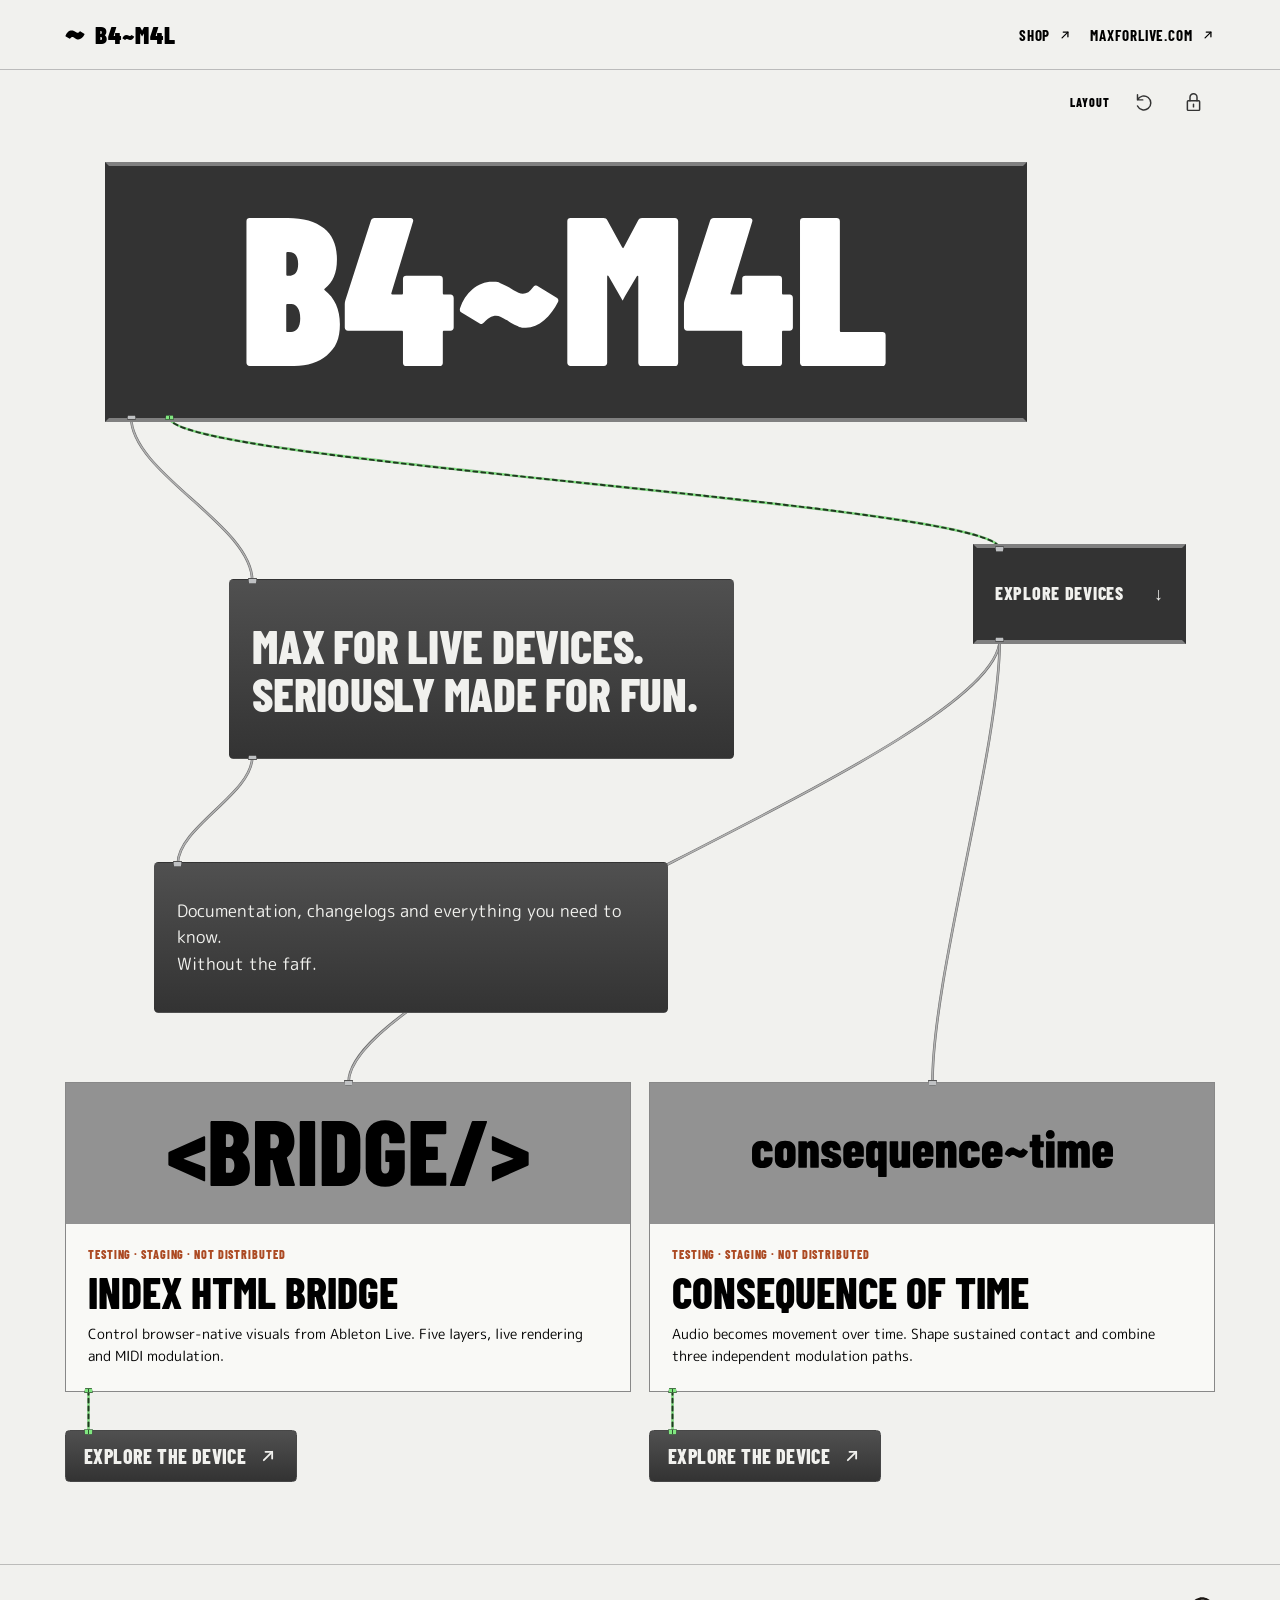
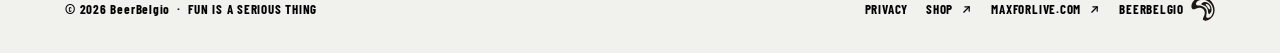
==== index.html @ 4d308d4b "Add files via upload" ====
<!DOCTYPE html>

<html lang="en"><head><meta charset="utf-8"/><meta content="width=device-width,initial-scale=1" name="viewport"/><meta content="B4~M4L — BeerBelgio Max for Live device documentation, version history and support." name="description"/><title>B4~M4L — Max for Live by BeerBelgio</title>
<link href="assets/brand/favicon-tilde.svg" rel="icon" type="image/svg+xml"/>
<link href="assets/fonts/barlow-condensed/font.css?v=1fdd6c9837" rel="stylesheet"/>
<link href="assets/fonts/m-plus-rounded-1c/font.css?v=44ba9e7308" rel="stylesheet"/>
<link href="assets/css/site.css?v=0f21d0e35e" rel="stylesheet"/><link href="assets/css/i18n.css?v=8f5609008d" rel="stylesheet"/><link rel="stylesheet" href="assets/css/max-components.css?v=dbfc8ded10"/>
<link rel="stylesheet" href="assets/css/max-style.css?v=45e7fad548"/><script defer src="assets/js/max-cords.js?v=e87f58e393"></script><script defer src="assets/js/max-layout-default.js?v=0fd7cb2357"></script><script defer src="assets/js/demo-catalogue.js?v=d2ff7eb7dd"></script><script defer src="assets/js/max-home.js?v=7aad1e80af"></script></head><body class="site-home">
<header class="site-home-header"><div class="site-shell"><a aria-label="B4M4L home" class="site-home-brand" href="index.html"><img alt="" class="site-home-brand-icon" src="assets/brand/favicon-tilde.svg"/><span>B4~M4L</span></a><nav aria-label="External links" class="site-global-links"><a href="https://ko-fi.com/beerbelgio" rel="noopener noreferrer" target="_blank">Shop <span aria-hidden="true" class="link-arrow"><svg fill="none" stroke="currentColor" stroke-linecap="round" stroke-linejoin="round" stroke-width="2.2" viewbox="0 0 24 24" xmlns="http://www.w3.org/2000/svg"><path d="M7 17 17 7"></path><path d="M9 7h8v8"></path></svg></span></a><a href="https://maxforlive.com/profile/user/BeerBelgio" rel="noopener noreferrer" target="_blank">Maxforlive.com <span aria-hidden="true" class="link-arrow"><svg fill="none" stroke="currentColor" stroke-linecap="round" stroke-linejoin="round" stroke-width="2.2" viewbox="0 0 24 24" xmlns="http://www.w3.org/2000/svg"><path d="M7 17 17 7"></path><path d="M9 7h8v8"></path></svg></span></a></nav></div></header>
<a class="max-skip-link" href="#devices">Skip to devices</a><main class="site-shell"><div class="max-home-system" id="patch-system" data-patch-graph><div class="max-layout-controls" id="layout-controls" hidden><span>LAYOUT</span><button id="reset-layout" type="button" aria-label="Reset layout" title="Reset layout"><svg viewBox="0 0 24 24" aria-hidden="true"><path d="M4 9a8 8 0 1 1 0 7M4 3v6h6"/></svg></button><button id="edit-toggle" type="button" aria-label="Unlock layout" aria-pressed="true" aria-controls="patch-canvas" title="Unlock layout"><svg class="lock-closed" viewBox="0 0 24 24" aria-hidden="true"><rect x="5" y="10" width="14" height="11" rx="1"/><path d="M8 10V6a4 4 0 0 1 8 0v4M12 14v3"/></svg><svg class="lock-open" viewBox="0 0 24 24" aria-hidden="true"><rect x="5" y="10" width="14" height="11" rx="1"/><path d="M8 10V6a4 4 0 0 1 8 0M12 14v3"/></svg></button></div><section class="max-home-hero" aria-label="B4~M4L homepage patch"><div id="patch-canvas" class="patch-canvas" role="group" aria-label="Homepage layout"><article class="patch-object max-newobj" data-node="wordmark" data-min-width="300" data-min-height="150"><span class="max-port outlet" data-port="wordmark-special-out" data-port-kind="jitter" style="--port-x:56px" aria-hidden="true"></span><span class="max-port outlet" data-port="wordmark-out" aria-hidden="true"></span><button class="drag-handle" type="button" aria-label="Move wordmark" aria-describedby="layout-help"><span aria-hidden="true">⠿</span></button><button class="resize-handle" type="button" aria-label="Resize wordmark" aria-describedby="layout-help"><span aria-hidden="true"></span></button><div class="object-content"><h1 class="max-wordmark"><img src="assets/brand/b4m4l-wordmark.svg" alt="B4~M4L"/></h1></div></article><article class="patch-object max-message" data-node="claim" data-min-width="300" data-min-height="145"><span class="max-port inlet" data-port="claim-in" aria-hidden="true"></span><span class="max-port outlet" data-port="claim-out" aria-hidden="true"></span><button class="drag-handle" type="button" aria-label="Move claim" aria-describedby="layout-help"><span aria-hidden="true">⠿</span></button><button class="resize-handle" type="button" aria-label="Resize claim" aria-describedby="layout-help"><span aria-hidden="true"></span></button><div class="object-content"><p class="max-home-claim">MAX FOR LIVE DEVICES.<br/>SERIOUSLY MADE FOR FUN.</p></div></article><article class="patch-object max-message" data-node="description" data-min-width="250" data-min-height="110"><span class="max-port inlet" data-port="description-in" aria-hidden="true"></span><button class="drag-handle" type="button" aria-label="Move description" aria-describedby="layout-help"><span aria-hidden="true">⠿</span></button><button class="resize-handle" type="button" aria-label="Resize description" aria-describedby="layout-help"><span aria-hidden="true"></span></button><div class="object-content"><p>Documentation, changelogs and everything you need to know.<br>Without the faff.</p></div></article><article class="patch-object max-newobj" data-node="browse" data-min-width="200" data-min-height="84"><span class="max-port inlet" data-port="browse-in" aria-hidden="true"></span><span class="max-port outlet" data-port="browse-out" aria-hidden="true"></span><button class="drag-handle" type="button" aria-label="Move browse link" aria-describedby="layout-help"><span aria-hidden="true">⠿</span></button><button class="resize-handle" type="button" aria-label="Resize browse link" aria-describedby="layout-help"><span aria-hidden="true"></span></button><div class="object-content"><a class="max-explore-link" href="#devices">EXPLORE DEVICES <span aria-hidden="true">↓</span></a></div></article></div><p class="max-sr-only" id="layout-help">Unlock the desktop layout to edit. Drag a top handle or use arrow keys; Shift changes the step from 8 to 24 pixels. Resize with the corner handle or arrow keys. Escape cancels a pointer gesture. Objects cannot overlap. Reset restores the composition. Completed changes are kept for this tab session when storage is available; reload opens locked.</p><p class="max-sr-only" id="layout-status" role="status" aria-live="polite"></p></section><i hidden data-cable data-from="wordmark-out" data-to="claim-in" data-kind="normal" data-route=""></i><i hidden data-cable data-from="claim-out" data-to="description-in" data-kind="normal" data-route=""></i><i hidden data-cable data-from="wordmark-special-out" data-to="browse-in" data-kind="jitter" data-route=""></i>
<section aria-label="Devices" id="devices"><div class="device-grid">
<div class="device-node" data-device><span class="max-port inlet" aria-hidden="true" data-device-port=""></span><a class="device-card" href="index-html-bridge/index.html"><div class="device-card-art"><img alt="INDEX HTML BRIDGE wordmark" src="assets/brand/bridge-wordmark.svg"/></div><span class="max-port outlet" data-card-out aria-hidden="true"></span><div class="device-card-body"><span class="device-card-flag">Testing · Staging · Not distributed</span><h3>INDEX HTML BRIDGE</h3><p>Control browser-native visuals from Ableton Live. Five layers, live rendering and MIDI modulation.</p></div></a><a class="max-message device-explore" href="index-html-bridge/index.html"><span class="max-port inlet" data-explore-in aria-hidden="true"></span>Explore the device <span aria-hidden="true" class="link-arrow"><svg fill="none" stroke="currentColor" stroke-linecap="round" stroke-linejoin="round" stroke-width="2.2" viewbox="0 0 24 24" xmlns="http://www.w3.org/2000/svg"><path d="M7 17 17 7"></path><path d="M9 7h8v8"></path></svg></span></a></div>
<div class="device-node" data-device><span class="max-port inlet" aria-hidden="true" data-device-port=""></span><a class="device-card" href="consequence-of-time/index.html"><div class="device-card-art cot"><img alt="CONSEQUENCE OF TIME wordmark" src="assets/brand/consequence-of-time-wordmark.svg"/></div><span class="max-port outlet" data-card-out aria-hidden="true"></span><div class="device-card-body"><span class="device-card-flag">Testing · Staging · Not distributed</span><h3>CONSEQUENCE OF TIME</h3><p>Audio becomes movement over time. Shape sustained contact and combine three independent modulation paths.</p></div></a><a class="max-message device-explore" href="consequence-of-time/index.html"><span class="max-port inlet" data-explore-in aria-hidden="true"></span>Explore the device <span aria-hidden="true" class="link-arrow"><svg fill="none" stroke="currentColor" stroke-linecap="round" stroke-linejoin="round" stroke-width="2.2" viewbox="0 0 24 24" xmlns="http://www.w3.org/2000/svg"><path d="M7 17 17 7"></path><path d="M9 7h8v8"></path></svg></span></a></div>
</div></section></div></main><footer class="site-home-footer"><div class="site-shell">
<div class="footer-signature"><span class="footer-signature-left">© 2026 BeerBelgio</span><span aria-hidden="true" class="footer-signature-dot">·</span><span class="footer-signature-right">FUN IS A SERIOUS THING</span></div>
<nav aria-label="B4M4L links" class="footer-links">
<a class="privacy-link" href="privacy/index.html">PRIVACY</a>
<a href="https://ko-fi.com/beerbelgio" rel="noopener noreferrer" target="_blank">SHOP <span aria-hidden="true" class="link-arrow"><svg fill="none" stroke="currentColor" stroke-linecap="round" stroke-linejoin="round" stroke-width="2.2" viewbox="0 0 24 24" xmlns="http://www.w3.org/2000/svg"><path d="M7 17 17 7"></path><path d="M9 7h8v8"></path></svg></span></a>
<a href="https://maxforlive.com/profile/user/BeerBelgio" rel="noopener noreferrer" target="_blank">MAXFORLIVE.COM <span aria-hidden="true" class="link-arrow"><svg fill="none" stroke="currentColor" stroke-linecap="round" stroke-linejoin="round" stroke-width="2.2" viewbox="0 0 24 24" xmlns="http://www.w3.org/2000/svg"><path d="M7 17 17 7"></path><path d="M9 7h8v8"></path></svg></span></a>
<a class="hub-link" href="https://beerbelgio.github.io/" rel="noopener noreferrer" target="_blank"><span>BEERBELGIO</span><img alt="" aria-hidden="true" src="assets/brand/beerbelgio-button.svg"/></a>
</nav>
</div></footer><script src="assets/js/i18n.js?v=4d15a9dc46"></script></body></html>
---- assets/fonts/barlow-condensed/font.css ----
@font-face {
  font-family: "Barlow Condensed";
  src: url("BarlowCondensed-Thin.ttf") format("truetype");
  font-style: normal;
  font-weight: 100;
  font-display: swap;
}
@font-face { font-family: "Barlow Condensed"; src: url("BarlowCondensed-ThinItalic.ttf") format("truetype"); font-style: italic; font-weight: 100; font-display: swap; }
@font-face { font-family: "Barlow Condensed"; src: url("BarlowCondensed-ExtraLight.ttf") format("truetype"); font-style: normal; font-weight: 200; font-display: swap; }
@font-face { font-family: "Barlow Condensed"; src: url("BarlowCondensed-ExtraLightItalic.ttf") format("truetype"); font-style: italic; font-weight: 200; font-display: swap; }
@font-face { font-family: "Barlow Condensed"; src: url("BarlowCondensed-Light.ttf") format("truetype"); font-style: normal; font-weight: 300; font-display: swap; }
@font-face { font-family: "Barlow Condensed"; src: url("BarlowCondensed-LightItalic.ttf") format("truetype"); font-style: italic; font-weight: 300; font-display: swap; }
@font-face { font-family: "Barlow Condensed"; src: url("BarlowCondensed-Regular.ttf") format("truetype"); font-style: normal; font-weight: 400; font-display: swap; }
@font-face { font-family: "Barlow Condensed"; src: url("BarlowCondensed-Italic.ttf") format("truetype"); font-style: italic; font-weight: 400; font-display: swap; }
@font-face { font-family: "Barlow Condensed"; src: url("BarlowCondensed-Medium.ttf") format("truetype"); font-style: normal; font-weight: 500; font-display: swap; }
@font-face { font-family: "Barlow Condensed"; src: url("BarlowCondensed-MediumItalic.ttf") format("truetype"); font-style: italic; font-weight: 500; font-display: swap; }
@font-face { font-family: "Barlow Condensed"; src: url("BarlowCondensed-SemiBold.ttf") format("truetype"); font-style: normal; font-weight: 600; font-display: swap; }
@font-face { font-family: "Barlow Condensed"; src: url("BarlowCondensed-SemiBoldItalic.ttf") format("truetype"); font-style: italic; font-weight: 600; font-display: swap; }
@font-face { font-family: "Barlow Condensed"; src: url("BarlowCondensed-Bold.ttf") format("truetype"); font-style: normal; font-weight: 700; font-display: swap; }
@font-face { font-family: "Barlow Condensed"; src: url("BarlowCondensed-BoldItalic.ttf") format("truetype"); font-style: italic; font-weight: 700; font-display: swap; }
@font-face { font-family: "Barlow Condensed"; src: url("BarlowCondensed-ExtraBold.ttf") format("truetype"); font-style: normal; font-weight: 800; font-display: swap; }
@font-face { font-family: "Barlow Condensed"; src: url("BarlowCondensed-ExtraBoldItalic.ttf") format("truetype"); font-style: italic; font-weight: 800; font-display: swap; }
@font-face { font-family: "Barlow Condensed"; src: url("BarlowCondensed-Black.ttf") format("truetype"); font-style: normal; font-weight: 900; font-display: swap; }
@font-face { font-family: "Barlow Condensed"; src: url("BarlowCondensed-BlackItalic.ttf") format("truetype"); font-style: italic; font-weight: 900; font-display: swap; }
---- assets/fonts/m-plus-rounded-1c/font.css ----
/* M PLUS Rounded 1c — self-hosted, SIL Open Font License 1.1 */

@font-face {
  font-family: "M PLUS Rounded 1c";
  src: url("./m-plus-rounded-1c-latin-100-normal.woff2?v=10011") format("woff2");
  font-style: normal;
  font-weight: 100;
  font-display: swap;
}

@font-face {
  font-family: "M PLUS Rounded 1c";
  src: url("./m-plus-rounded-1c-latin-300-normal.woff2?v=10011") format("woff2");
  font-style: normal;
  font-weight: 300;
  font-display: swap;
}

@font-face {
  font-family: "M PLUS Rounded 1c";
  src: url("./m-plus-rounded-1c-latin-400-normal.woff2?v=10011") format("woff2");
  font-style: normal;
  font-weight: 400;
  font-display: swap;
}

@font-face {
  font-family: "M PLUS Rounded 1c";
  src: url("./m-plus-rounded-1c-latin-500-normal.woff2?v=10011") format("woff2");
  font-style: normal;
  font-weight: 500;
  font-display: swap;
}

@font-face {
  font-family: "M PLUS Rounded 1c";
  src: url("./m-plus-rounded-1c-latin-700-normal.woff2?v=10011") format("woff2");
  font-style: normal;
  font-weight: 700;
  font-display: swap;
}

@font-face {
  font-family: "M PLUS Rounded 1c";
  src: url("./m-plus-rounded-1c-latin-800-normal.woff2?v=10011") format("woff2");
  font-style: normal;
  font-weight: 800;
  font-display: swap;
}

@font-face {
  font-family: "M PLUS Rounded 1c";
  src: url("./m-plus-rounded-1c-latin-900-normal.woff2?v=10011") format("woff2");
  font-style: normal;
  font-weight: 900;
  font-display: swap;
}
---- assets/css/site.css ----
/* B4~M4L public shell — original INDEX HTML BRIDGE HELP CSS remains intact. */
:root { --b4-accent:#ec6b2d; --b4-dark:#000; --b4-paper:#f1f1ee; --b4-font:"Barlow Condensed","Arial Narrow",sans-serif; }
.site-back {text-decoration:none;font-family:var(--b4-font);font-weight:800;letter-spacing:.06em}
.site-breadcrumb {display:flex;gap:9px;align-items:center;padding:0 0 26px;font-family:var(--b4-font);font-weight:700;letter-spacing:.075em;font-size:14px;color:#666;text-transform:uppercase}
.site-breadcrumb a {color:#000;text-decoration:none}.site-breadcrumb a:hover,.site-breadcrumb a:focus-visible {color:var(--b4-accent)}
.site-kicker {font-family:var(--b4-font);font-size:14px;font-weight:800;letter-spacing:.11em;text-transform:uppercase;color:#c94b2e}
.device-cover {display:grid;grid-template-columns:minmax(0,1.05fr) minmax(0,.95fr);min-height:420px;gap:34px;margin-bottom:65px;align-items:stretch}
.device-cover-copy {display:flex;flex-direction:column;align-items:flex-start;justify-content:center;min-width:0}
.device-cover-copy h2 {margin:9px 0 24px;font:900 clamp(62px,8vw,110px)/.82 var(--b4-font);letter-spacing:.005em}
.device-cover-copy h2 em {font-style:normal;color:var(--b4-accent)}
.device-cover-copy p {font-size:clamp(16px,1.7vw,19px);line-height:1.48;max-width:620px;margin:0 0 21px}
.preview-state {font:800 13px/1.4 var(--b4-font);letter-spacing:.07em;border:1px solid #222;padding:6px 10px;margin-bottom:27px;text-transform:uppercase}
.device-actions {display:flex;gap:9px;flex-wrap:wrap}
.device-actions a,.site-cta {font:800 14px/1.2 var(--b4-font);letter-spacing:.05em;text-decoration:none;text-align:center;border:1px solid #000;border-radius:999px;padding:11px 17px;display:inline-flex;justify-content:center;align-items:center;transition:background .15s ease, transform .15s ease;color:#000;background:transparent;text-transform:uppercase}
.device-actions a:hover,.site-cta:hover,.device-actions a:focus-visible,.site-cta:focus-visible {background:var(--b4-accent)}
.device-actions a:active,.site-cta:active{transform:translateY(1px)}
.device-cover-art {border:1px solid rgba(0,0,0,.3);background:#e5d3b9;min-height:330px;display:flex;position:relative;justify-content:center;align-items:center;padding:28px;overflow:hidden}
.device-cover-art img{max-width:100%;max-height:200px;object-fit:contain;width:100%;filter:none}
.device-cover-art span{position:absolute;bottom:13px;left:16px;font:700 12px/1.2 var(--b4-font);letter-spacing:.09em;color:#353535}
.art-cot{background:#e6d2b8}.art-cot img{max-height:270px}.art-cot span{color:#1c1713}
.public-section{margin-bottom:39px;border-top:1px solid rgba(0,0,0,.55);padding-top:15px}
.public-section-header{display:flex;align-items:baseline;justify-content:space-between;gap:20px;margin-bottom:18px}
.public-section-header h2 {font:800 clamp(30px,4vw,47px)/1 var(--b4-font);margin:0;text-transform:uppercase;letter-spacing:.015em}
.compat-grid{display:grid;grid-template-columns:repeat(3,minmax(0,1fr));gap:10px}
.compat-grid>div {border:1px solid rgba(0,0,0,.22);padding:18px;background:#fafaf7;display:flex;flex-direction:column;gap:9px}
.compat-grid span{font:800 13px var(--b4-font);letter-spacing:.07em;color:#c94b2e}
.compat-grid strong{font:700 19px/1.1 var(--b4-font)}
.compat-grid small{font-size:13px;line-height:1.5;color:#555}
.public-accordion{border:1px solid rgba(0,0,0,.28);background:#fafaf7}
.public-accordion summary{cursor:pointer;padding:20px;display:flex;align-items:center;justify-content:space-between;gap:15px;list-style:none;font:700 20px/1.1 var(--b4-font)}
.public-accordion summary::-webkit-details-marker{display:none}
.public-accordion summary:hover,.public-accordion summary:focus-visible{color:#c94b2e}
.public-toggle{font-size:25px}.public-accordion[open] .public-toggle{transform:rotate(45deg)}
.public-accordion-body{padding:0 20px 20px;color:#444;max-width:86ch}.public-accordion-body p{margin:0}
.help-entry{display:flex;align-items:center;justify-content:space-between;border-top:2px solid #000;padding:12px 0 6px;margin-top:52px;scroll-margin-top:90px;font:800 14px var(--b4-font);letter-spacing:.05em}
.help-entry>span:last-child{color:#333}
.site-bottom-note{border-top:1px solid #bbb;padding-top:19px;font-size:13px;color:#666}
/* Homepage */
body.site-home{background:#f1f1ee;color:#000;margin:0;font-family:"M PLUS Rounded 1c",system-ui,sans-serif;-webkit-font-smoothing:antialiased}
.site-home *, .site-home *::before,.site-home *::after{box-sizing:border-box}
.site-home a{color:inherit}
.site-shell{max-width:1200px;margin:0 auto;padding:0 25px}
.site-home-header{border-bottom:1px solid #bbb}.site-home-header .site-shell{height:69px;display:flex;align-items:center;justify-content:space-between;gap:16px}
.site-home-brand{font:900 25px/1 var(--b4-font);letter-spacing:.03em;text-decoration:none}
.site-global-links{display:flex;align-items:center;gap:18px;flex-wrap:wrap}
.site-global-links a{font:700 15px var(--b4-font);text-transform:uppercase;text-decoration:none;letter-spacing:.06em}
.site-global-links a:hover,.site-global-links a:focus-visible{color:#cb5325}
.site-home-hero{padding:72px 0 77px;border-bottom:1px solid #999;display:grid;grid-template-columns:1fr minmax(220px,360px);gap:34px;align-items:end}
.site-hero-mark{width:min(100%,850px);height:auto;display:block;margin-bottom:21px}
.site-home-hero h1{font:800 clamp(30px,4.3vw,58px)/.98 var(--b4-font);letter-spacing:-.005em;text-transform:uppercase;margin:0 0 16px;max-width:810px}
.site-home-hero p{margin:0;max-width:50ch;line-height:1.6;font-size:15px}
.site-home-hero aside{border-left:3px solid var(--b4-accent);padding:0 0 0 20px;display:flex;flex-direction:column;gap:12px;align-self:center}
.site-home-hero aside span{font:800 14px/1.4 var(--b4-font);letter-spacing:.08em;color:#9d4523}
.site-home-hero aside p{font-size:14px;color:#444}
.site-catalogue-head{padding:38px 0 19px;display:flex;justify-content:space-between;align-items:baseline;gap:15px;border-bottom:1px solid #999}
.site-catalogue-head h2{font:900 clamp(32px,4vw,56px) var(--b4-font);line-height:1;margin:0;text-transform:uppercase}
.site-catalogue-head span{font:700 14px var(--b4-font);letter-spacing:.07em;color:#777}
.device-grid{display:grid;grid-template-columns:repeat(2,minmax(0,1fr));gap:18px;padding:27px 0 82px}
.device-card{display:flex;flex-direction:column;text-decoration:none;border:1px solid #888;background:#f9f9f6;min-width:0;transition:border-color .15s ease,transform .18s ease}
.device-card:hover,.device-card:focus-visible{border-color:#000;transform:translateY(-3px)}
.device-card-art{height:235px;display:flex;align-items:center;justify-content:center;padding:28px;position:relative;background:#e7d6bd;overflow:hidden}
.device-card-art img{width:100%;max-width:380px;max-height:190px;object-fit:contain}.device-card-art.cot{background:#e6d2b8}
.device-card-art .card-art-label{position:absolute;left:17px;bottom:13px;color:#252525;font:800 12px var(--b4-font);letter-spacing:.075em}.device-card-art.cot .card-art-label{color:#1c1713}
.device-card-body{padding:23px 22px 24px;display:flex;flex-direction:column;gap:10px;flex:1}
.device-card-body h3{font:800 clamp(29px,3.4vw,45px)/.96 var(--b4-font);text-transform:uppercase;margin:0}
.device-card-body p{font-size:14px;line-height:1.6;margin:0;flex:1}
.device-card-flag{font:800 12px var(--b4-font);letter-spacing:.075em;color:#ac4a23;text-transform:uppercase}
.device-card-bottom{display:flex;justify-content:space-between;align-items:center;border-top:1px solid #bbb;margin-top:20px;padding-top:14px;font:800 14px var(--b4-font);text-transform:uppercase}
.site-home-footer{border-top:1px solid #888;padding:23px 0 45px}.site-home-footer .site-shell{display:flex;justify-content:space-between;gap:20px;align-items:center;flex-wrap:wrap}
.site-home-footer span{font:700 13px var(--b4-font);letter-spacing:.06em}
.site-home-footer nav{display:flex;gap:20px;flex-wrap:wrap}.site-home-footer a{font:700 14px var(--b4-font);text-decoration:none}
.site-home-footer a:hover{color:#cb5325}
@media(max-width:800px){.site-home-hero{grid-template-columns:1fr;padding:48px 0 50px}.site-home-hero aside{max-width:600px}.device-cover{grid-template-columns:1fr;gap:22px;margin-bottom:46px}.device-cover-art{min-height:280px}.compat-grid{grid-template-columns:1fr}.site-back{font-size:12px;padding-inline:8px}.public-section-header h2{font-size:32px}}
@media(max-width:600px){.site-shell{padding-inline:16px}.site-global-links{gap:10px}.site-global-links a{font-size:12px}.device-grid{grid-template-columns:1fr;gap:17px;padding-bottom:60px}.device-cover-copy h2{font-size:clamp(56px,18vw,88px)}.public-section-header{align-items:flex-start;flex-direction:column;gap:6px}.site-home-hero h1{font-size:clamp(32px,10vw,50px)}.site-catalogue-head h2{font-size:38px}.device-actions a{font-size:12px}.site-back{display:none}.device-cover-art{min-height:240px}}
@media(prefers-reduced-motion:reduce){.device-card,.device-actions a,.site-cta{transition:none}}

/* The unusually long COT name must fit narrow phone widths without overflow. */
.cot-device-title {font-size:clamp(44px,6.4vw,84px)!important;}
@media(max-width:600px){.cot-device-title{font-size:clamp(39px,11.2vw,56px)!important;letter-spacing:-.025em!important;}}

/* COT manual has longer navigation labels than the Bridge. Keep both mobile columns flexible. */
.cot-page .hero-copy,.cot-page .hero-menu {min-width:0;}
.cot-page .hero-brand {overflow-wrap:anywhere;}
@media(max-width:620px) { .cot-page .hero-menu {grid-template-columns:repeat(2,minmax(0,1fr));} .cot-page .hero-menu .nav-link{min-width:0;white-space:normal;overflow-wrap:anywhere;} }


/* local fonts are self-hosted; no external font service required. */
.site-home-header .site-shell{height:auto;min-height:69px;padding-top:14px;padding-bottom:14px}
.site-home-brand{display:inline-flex;align-items:center;gap:10px}
.site-home-brand-icon{width:20px;height:20px;display:block}
.site-global-links a,.site-home-footer a,.device-card-bottom,.device-actions a{display:inline-flex;align-items:center;gap:8px}
.link-arrow{width:14px;height:14px;display:inline-block;flex:0 0 auto}
.site-home-hero{padding:72px 0 77px;border-bottom:1px solid #999;display:block}
.site-home-hero > div{max-width:980px}
.site-home-hero p{margin:0;max-width:66ch;line-height:1.6;font-size:15px}
.site-catalogue-head{padding:38px 0 19px;display:flex;justify-content:flex-start;align-items:baseline;gap:15px;border-bottom:1px solid #999}
.device-card:hover .device-card-cta,.device-card:focus-visible .device-card-cta,.device-card:hover .link-arrow,.device-card:focus-visible .link-arrow{color:var(--b4-accent);filter:none}
.device-card-bottom .link-arrow{width:16px;height:16px}
.device-card-bottom{transition:color .15s ease}
.site-home-footer .site-shell{align-items:center}
.site-footer-brand{display:flex;align-items:center;gap:18px;flex-wrap:wrap}
.site-footer-beerbelgio{display:inline-flex;align-items:center;gap:10px;text-decoration:none;font:700 14px var(--b4-font)}
.site-footer-beerbelgio img{width:24px;height:24px;display:block}
.site-footer-meta{font:700 13px var(--b4-font);letter-spacing:.06em}
@media(max-width:800px){.site-home-hero{padding:48px 0 50px}.site-footer-brand{gap:10px;align-items:flex-start;flex-direction:column}}
@media(max-width:600px){.site-home-brand span{font-size:22px}.site-global-links a{font-size:12px}}

.link-arrow{display:inline-flex;width:14px;height:14px;flex:0 0 auto;color:currentColor}.link-arrow svg{width:100%;height:100%;display:block;stroke:currentColor}.device-card:hover .link-arrow,.device-card:focus-visible .link-arrow{color:var(--b4-accent)}

/* B4~M4L v0.3: INDEX-style footer + homepage polish */
.site-home-hero {padding-top:62px;padding-bottom:64px;}
.site-home-hero > div {max-width:none;width:100%;}
.site-home-hero .site-hero-mark {width:min(100%,850px);height:auto;margin-inline:auto;}
.site-home-hero p {max-width:none;width:100%;font-size:clamp(15px,1.5vw,18px);line-height:1.55;}
.site-catalogue-head {border:0;padding:38px 0 16px;}
.device-card:hover h3,.device-card:focus-visible h3,.device-card:active h3 {color:var(--b4-accent);}
.device-card:hover .device-card-bottom,.device-card:focus-visible .device-card-bottom,.device-card:active .device-card-bottom {color:var(--b4-accent);}
.device-card-bottom {font-size:clamp(17px,1.7vw,20px);}
.device-card-bottom .link-arrow {width:20px;height:20px;}
.device-card h3 {transition:color .15s ease;}
/* The public footer mirrors the three-part INDEX footer signature/links layout. */
.site-home-footer {border-top:1px solid rgba(0,0,0,.22);padding:0;background:var(--b4-paper);color:var(--b4-dark);}
.site-home-footer .site-shell {min-height:88px;padding-block:18px;display:flex;align-items:center;justify-content:space-between;gap:24px;flex-wrap:nowrap;}
.site-home-footer .footer-signature {display:inline-grid;grid-template-columns:auto auto auto;align-items:center;gap:7px;flex:0 0 auto;font-family:var(--b4-font);font-size:13px;font-weight:700;letter-spacing:.04em;}
.site-home-footer .footer-signature-left,.site-home-footer .footer-signature-right {white-space:nowrap;}
.site-home-footer .footer-links {display:flex;align-items:center;justify-content:flex-end;flex-wrap:wrap;gap:18px;}
.site-home-footer .footer-links a {display:inline-flex;align-items:center;gap:7px;text-decoration:none;font:800 13px/1 var(--b4-font);letter-spacing:.06em;white-space:nowrap;}
.site-home-footer .footer-links a:hover,.site-home-footer .footer-links a:focus-visible {color:var(--b4-accent);}
.site-home-footer .footer-links .hub-link img {width:24px;height:24px;display:block;flex:0 0 auto;}
.site-home-footer .footer-links .link-arrow{width:13px;height:13px;}
@media(max-width:1100px) {
  .site-home-footer .site-shell {align-items:stretch;flex-direction:column;gap:14px;padding-block:22px;}
  .site-home-footer .footer-signature {width:100%;grid-template-columns:1fr auto 1fr;gap:10px;}
  .site-home-footer .footer-signature-left{text-align:left;}
  .site-home-footer .footer-signature-right{text-align:right;}
  .site-home-footer .footer-links{width:100%;justify-content:space-between;gap:14px;}
}
@media(max-width:600px){
  .site-home-footer .footer-signature {font-size:clamp(9px,2.5vw,12px);}
  .site-home-footer .footer-links a{font-size:clamp(10px,2.7vw,13px);}
  .site-home-footer .footer-links{gap:10px;}
  .site-home-hero {padding-top:46px;padding-bottom:50px;}
}

.site-home-hero {border-bottom:0;}

/* V0.4 — homepage spacing, optical alignment and consistent INDEX footer links. */
.site-home-hero {
  padding-top: 58px;
  padding-bottom: 14px;
}
.site-home-hero .site-hero-mark {
  display: block;
  margin-left: auto;
  margin-right: auto;
}
.site-home-hero p {
  width: 100%;
  max-width: none;
}
.site-catalogue-head {
  padding-top: 18px;
  padding-bottom: 12px;
}
.device-grid { padding-top: 20px; }
.site-home-footer .footer-links a,
.site-home-footer .footer-links a span:not(.link-arrow) {
  font-family: var(--b4-font);
  font-size: 13px;
  font-weight: 700;
  letter-spacing: .06em;
  line-height: 1;
}
/* Match the native BeerBelgio link in INDEX: icon and text share the same optical baseline. */
.site-home-footer .footer-links a { align-items: center; }
.site-home-header .site-home-brand { min-height: 34px; display: inline-flex; align-items: center; }
.site-home-header .site-home-brand-icon { display: block; align-self: center; }
@media (max-width: 600px) {
  .site-home-hero { padding-top: 42px; padding-bottom: 8px; }
  .site-catalogue-head { padding-top: 16px; padding-bottom: 12px; }
  .site-home-footer .footer-links a,
  .site-home-footer .footer-links a span:not(.link-arrow) {
    font-size: clamp(10px, 2.7vw, 13px);
  }
}

/* V0.5: horizontal device titles, shared one-row actions; CORE screenshot slots. */
.device-cover-copy h2.device-one-line{white-space:nowrap;letter-spacing:-.005em;font-size:clamp(24px,6.2vw,82px);line-height:.98;margin:10px 0 22px;max-width:100%;}
.device-cover-copy h2.device-one-line span{color:#000;}
.device-cover-copy h2.device-one-line em{color:var(--b4-accent);}
.device-release-row{display:flex;flex-wrap:wrap;align-items:center;gap:10px 16px;margin:0 0 24px;}
.device-release-row .preview-state{margin:0;white-space:normal;}
.device-release-row .device-actions{display:flex;align-items:center;flex-wrap:wrap;gap:9px;}
@media(max-width:600px){.device-cover-copy h2.device-one-line{font-size:clamp(21px,6.0vw,40px);letter-spacing:-.01em}.device-release-row{gap:9px;}}
/* Keep long COT title safely within narrower screens. */
@media(max-width:375px){.cot-page .device-cover-copy h2.device-one-line{font-size:clamp(19px,5.65vw,30px);}}
.site-home-hero h1{font-size:clamp(36px,5.5vw,66px);}
.site-home-hero p{font-family:var(--b4-font);font-size:clamp(21px,2.45vw,29px);font-weight:600;letter-spacing:.025em;line-height:1.06;max-width:28em;}
/* Five-language selector: compact and shared across all headers. */
.language-control{display:inline-flex;align-items:center;gap:6px;flex:0 0 auto;}
.language-control select{appearance:none;-webkit-appearance:none;background:transparent;color:inherit;border:1px solid rgba(0,0,0,.5);border-radius:999px;padding:5px 25px 5px 11px;font:700 13px/1.25 var(--b4-font);text-transform:uppercase;cursor:pointer;min-height:30px;}
.language-control{position:relative;}
.language-control::after{content:'⌄';pointer-events:none;position:absolute;right:10px;top:50%;transform:translateY(-58%);font:700 16px var(--b4-font);}
.language-control select:hover,.language-control select:focus-visible{border-color:#ec6b2d;outline-offset:3px;}
.site-home-header .site-shell{gap:12px;}
.site-global-links{margin-left:auto;}
@media(max-width:600px){.site-home-header .site-shell{flex-wrap:wrap}.site-global-links{gap:9px}.language-control select{font-size:12px}}

/* V0.5 narrow viewport safeguards for the INDEX-style footer. */
@media(max-width:400px){
 .site-home-footer .footer-signature{grid-template-columns:auto auto minmax(0,1fr);gap:4px;min-width:0;}
 .site-home-footer .footer-signature-left{white-space:nowrap;}
 .site-home-footer .footer-signature-right{white-space:normal;text-align:right;min-width:0;}
 .site-home-footer .footer-links{flex-wrap:wrap;gap:8px;}
 .site-home-footer .footer-links a{font-size:11px;}
}

/* B4~M4L v0.6: artwork layer is decorative behind the actual HTML site. */
body.site-home{position:relative;isolation:isolate;overflow-x:clip;}
.site-artwork-layer{position:absolute;z-index:0;left:0;right:0;top:69px;bottom:0;overflow:hidden;pointer-events:none;}
.site-artwork-layer>img{position:absolute;top:0;left:50%;width:min(100%,1600px);max-width:none;height:auto;transform:translateX(-50%);}
.site-home>header,.site-home>main,.site-home>footer{position:relative;z-index:1;}
.site-home-hero{padding:34px 0 14px;}
.site-home-hero .site-home-hero-inner{width:100%;max-width:none;}
.site-wordmark-space{height:clamp(190px,16.4vw,245px);}
.site-home-hero h1{max-width:none;width:100%;font:900 clamp(38px,5.1vw,67px)/.98 var(--b4-font);letter-spacing:-.015em;}
.site-home-hero p{font-family:"M PLUS Rounded 1c",system-ui,sans-serif;font-size:clamp(14px,1.32vw,17px);font-weight:400;line-height:1.62;letter-spacing:0;text-transform:none;max-width:none;width:100%;}
.site-home .device-card-art img{max-width:80%;max-height:170px;}
@media(max-width:600px){
 .site-artwork-layer>img{width:760px;}
 .site-home-hero{padding:30px 0 8px;}
 .site-wordmark-space{height:170px;}
 .site-home-hero h1{font-size:clamp(35px,9vw,54px);}
 .site-home-hero p{font-size:14px;line-height:1.55;}
}

/* Readability fade beneath the hero copy: decorative SVG remains untouched. */
.site-artwork-layer::after{content:"";position:absolute;z-index:1;left:0;right:0;top:218px;height:320px;background:linear-gradient(to bottom,rgba(241,241,238,0) 0%,rgba(241,241,238,.89) 22%,rgba(241,241,238,.93) 69%,rgba(241,241,238,0) 100%);}
@media(max-width:600px){.site-artwork-layer::after{top:175px;height:320px;}}

/* V0.7 — SVG artwork scales proportionally to viewport: never cover/crop horizontally. */
.site-artwork-layer{left:0;right:0;top:69px;overflow:visible;}
.site-artwork-layer>img{position:relative;display:block;top:0;left:auto;width:100%;max-width:none;height:auto;transform:none;object-fit:contain;}
body.site-home{overflow-x:clip;}
/* On smaller screens the artwork remains whole instead of being enlarged to 760px and cropped. */
@media(max-width:600px){.site-artwork-layer>img{width:100%;max-width:none}.site-wordmark-space{height:clamp(76px,24vw,135px)}}
/* Wordmark cards use Ableton-Max gray, without a separate beige variant. */
.site-home .device-card-art,.site-home .device-card-art.cot{background:#929292;}

/* v0.7 correction: artwork never creates a phantom page below the footer. */
.site-artwork-layer{overflow:hidden!important;bottom:0!important;}
.site-artwork-layer>img{opacity:.79;}
.site-catalogue-head h2{display:inline-block;background:rgba(241,241,238,.90);padding-right:12px;}
/* Mobile legibility: retain the whole SVG without cropping, but soften cables behind HTML copy. */
@media(max-width:600px){
 .site-artwork-layer::after{
   top:95px!important;height:540px!important;
   background:linear-gradient(to bottom,rgba(241,241,238,0) 0%,rgba(241,241,238,.91) 14%,rgba(241,241,238,.96) 40%,rgba(241,241,238,.88) 72%,rgba(241,241,238,0) 100%)!important;
 }
}


/* v0.8 — restore the uncluttered v0.5 homepage, without experimental SVG background. */
body.site-home{overflow-x:clip;}
.site-home-hero{padding:58px 0 14px;}
.site-home-hero .site-home-hero-inner{width:100%;max-width:none;}
.site-home-hero .site-hero-mark{display:block;width:min(100%,850px);max-width:100%;height:auto;margin:0 auto 24px;}
.site-home-hero h1{font:900 clamp(38px,5.1vw,67px)/.98 var(--b4-font);letter-spacing:-.015em;max-width:none;width:100%;}
.site-home-hero p{font-family:"M PLUS Rounded 1c",system-ui,sans-serif;font-size:clamp(14px,1.32vw,17px);font-weight:400;line-height:1.62;letter-spacing:0;text-transform:none;max-width:none;width:100%;}
.site-catalogue-head h2{background:none;padding-right:0;}
@media(max-width:800px){.site-home-hero{padding:48px 0 14px;}}
@media(max-width:600px){.site-home-hero{padding:38px 0 8px;}.site-home-hero .site-hero-mark{margin-bottom:20px;}.site-home-hero h1{font-size:clamp(35px,9vw,54px);}.site-home-hero p{font-size:14px;line-height:1.55;}}
---- assets/css/i18n.css ----
/* B4~M4L language selector; shared UI in all pages. */
.language-control{display:inline-flex;align-items:center;gap:6px;flex:0 0 auto;position:relative;color:#000}
.language-control select{appearance:none;-webkit-appearance:none;background:transparent;color:inherit;border:1px solid rgba(0,0,0,.45);border-radius:999px;padding:5px 25px 5px 10px;font:700 13px/1.25 "Barlow Condensed",sans-serif;min-height:30px;cursor:pointer}
.language-control:after{content:"⌄";pointer-events:none;position:absolute;right:10px;top:50%;transform:translateY(-58%);font:700 16px "Barlow Condensed",sans-serif}
.language-control select:hover,.language-control select:focus-visible{border-color:#ec6b2d;outline-offset:3px}
.top-actions .language-control{order:0}
.top-actions .nav-help-button{order:1}
.top-actions #info-toggle{order:2}
.top-actions .chip{order:3}
.translation-status{padding:10px 14px;border-left:3px solid #ec6b2d;background:#fff6ee;font:500 13px/1.45 "M PLUS Rounded 1c",sans-serif;margin:14px 0 18px;color:#232323;}
.translation-status[hidden]{display:none}
@media(max-width:650px){.language-control select{font-size:12px}.top-actions{gap:5px}}

/* Locale is now chosen from the Documentation section, not the global header. */
.help-language-control select{field-sizing:content;}

/* V0.7 — typography-first dropdown; icon is aligned to the text baseline. */
.help-language-control{display:inline-flex;align-items:center;position:relative;width:max-content;max-width:100%;margin:0;padding:0;}
.help-language-control select{appearance:none;-webkit-appearance:none;field-sizing:content;box-sizing:border-box;width:auto!important;max-width:100%;padding:3px 21px 3px 0;margin:0;border:0!important;border-radius:0;background:transparent;color:inherit;font:800 15px/1.2 "Barlow Condensed",sans-serif;letter-spacing:.03em;text-transform:uppercase;cursor:pointer;}
.help-language-control .select-chevron{display:flex;align-items:center;justify-content:center;position:absolute;top:50%;right:0;transform:translateY(-50%);pointer-events:none;width:13px;height:13px;font-size:0;}
.help-language-control .locale-chevron{width:13px;height:13px;display:block;}
.help-language-control select:hover{color:#c94b2e;}
.help-language-control select:focus-visible{outline:2px solid #ec6b2d!important;outline-offset:5px;}
@media(max-width:620px){.help-language-control select{font-size:13px;} }
.b4-translation-dialog .link-arrow{display:inline-flex;width:14px;height:14px;vertical-align:middle;}
.b4-translation-dialog .link-arrow svg{width:100%;height:100%;}
---- assets/css/max-components.css ----
/* B4~M4L 0.12 — original patch UI primitives.
   Drawn with CSS geometry; Max exports are visual references, never runtime assets. */
.max-newobj,.max-message,.max-comment{box-sizing:border-box;position:relative;min-width:0;z-index:2;isolation:isolate}
.max-newobj,.max-message{color:var(--max-text,#f1f1ee)}
.max-newobj{border:4px solid transparent;border-block-color:#808080;background:var(--max-body,#333);border-image:none}
.max-message{border:1px solid #474747;border-radius:4.5px;background:linear-gradient(#505050,#333);padding:13px 18px;color:var(--max-text,#f1f1ee)!important}
.max-comment{border:1px solid transparent;padding:6px 12px;background:var(--b4-paper);color:inherit}
.is-unlocked .max-comment{border-color:#999}
.site-home .patch-object.max-message{border-color:transparent;padding:0}
.site-home .is-unlocked .patch-object.max-newobj{background:#505050}
.site-home .is-unlocked .patch-object.max-message{background:#505050;border-color:#696969}
.site-home .patch-object:has(.max-explore-link:hover),.site-home .patch-object:has(.max-explore-link:focus-visible){background:linear-gradient(#242424,#202020)}
.max-newobj a:focus-visible,.max-message:focus-visible{outline:2px solid var(--b4-accent);outline-offset:4px}
.max-port{--port-x:18px;position:absolute;z-index:4;left:var(--port-x);width:9px;height:5.5px;pointer-events:none;background:#bfc1c3;border:1px solid #535353;box-sizing:border-box;clip-path:polygon(0 0,100% 0,86% 100%,14% 100%)}
.max-port.inlet{top:-2px}
.max-port.outlet{bottom:-2px;clip-path:polygon(14% 0,86% 0,100% 100%,0 100%)}
.max-port[data-port-kind=jitter],.max-port[data-card-out],.max-port[data-explore-in]{background:repeating-linear-gradient(90deg,#80e680 0 3px,#315331 3px 4px);border-color:#477447}
.site-home .is-unlocked .patch-object.max-message .max-port{filter:brightness(.65)}
---- assets/css/max-style.css ----
/* V0.9 — native Max vocabulary, scoped to the new patch surfaces.
   Site typography, header/footer, manuals and device data remain owned by V0.8. */
:root{--max-body:#333;--max-text:#f1f1ee;--max-port:#c0c2c4;--max-wire:#b3b3b3;--max-wire-edge:#6a6a6a;--max-msp:#daff83;--max-msp-dark:#363f20;--max-jitter:#80e680;--max-jitter-dark:#203920}
.max-newobj,.max-message,.max-comment,.max-render,.max-device-overview,.max-home-system,.device-node{box-sizing:border-box;position:relative;min-width:0}
.max-newobj,.max-message{color:var(--max-text);z-index:2;isolation:isolate}
a.max-message{text-decoration:none}a.max-message:hover,a.max-message:focus-visible{color:var(--b4-accent)!important}
.max-cords{position:absolute;inset:0;width:100%;height:100%;z-index:0;pointer-events:none;overflow:hidden;isolation:isolate}
.max-cord{fill:none;vector-effect:non-scaling-stroke;stroke-linejoin:round;stroke-linecap:round}.max-cord.edge{stroke:var(--max-wire-edge);stroke-width:2.6}.max-cord.normal{stroke:var(--max-wire);stroke-width:1.5}.max-cord.msp{stroke:var(--max-msp);stroke-width:2.2}.max-cord.jitter{stroke:var(--max-jitter);stroke-width:2.2}.max-cord.msp-stripe{stroke:var(--max-msp-dark);stroke-width:1.9;stroke-dasharray:4 4}.max-cord.jitter-stripe{stroke:var(--max-jitter-dark);stroke-width:1.9;stroke-dasharray:4 4}
.max-sr-only{position:absolute!important;width:1px!important;height:1px!important;padding:0!important;overflow:hidden;clip-path:inset(50%);white-space:nowrap}.max-skip-link{position:fixed;top:8px;left:8px;padding:12px 18px;background:var(--b4-paper);color:#000;transform:translateY(-200%);z-index:999}.max-skip-link:focus{transform:none}
.max-layout-controls{display:flex;align-items:center;justify-content:flex-end;gap:5px;min-height:64px;font:800 12px/1 var(--b4-font);letter-spacing:.08em;position:relative;z-index:5}.max-layout-controls[hidden]{display:none}.max-layout-controls>span{margin-right:7px}.max-layout-controls button{background:transparent;border:1px solid transparent;display:grid;place-items:center;width:38px;height:38px;color:#333;cursor:pointer}.max-layout-controls button:hover{color:var(--b4-accent);border-color:transparent}.max-layout-controls svg{width:21px;height:21px;stroke:currentColor;stroke-width:1.7;fill:none;stroke-linejoin:round;stroke-linecap:round}.max-layout-controls .lock-open{display:none}.is-unlocked .max-layout-controls .lock-open{display:block}.is-unlocked .max-layout-controls .lock-closed{display:none}
.max-home-system{isolation:isolate}.max-home-hero{padding:0!important}.patch-canvas{position:relative;display:grid;gap:48px;padding:38px 16px 64px}.patch-object{display:flex;flex-direction:column;min-width:0;box-shadow:none}.object-content{padding:18px 22px;flex:1;display:flex;align-items:center;min-width:0;overflow-wrap:anywhere}.object-content>p{margin:0;font-family:'M PLUS Rounded 1c',sans-serif;font-size:17px;line-height:1.55}.max-wordmark{padding:0!important;margin:0!important;width:100%;line-height:1}.max-wordmark img{width:100%;height:auto;display:block;filter:invert(1)}.object-content .max-home-claim{font:800 clamp(30px,4vw,50px)/1.02 var(--b4-font);text-transform:uppercase;letter-spacing:-.005em}.max-explore-link{font:800 18px/1.2 var(--b4-font);letter-spacing:.04em;display:flex;justify-content:space-between;align-items:center;width:100%;gap:14px;text-decoration:none;color:inherit!important}.max-explore-link:hover{color:var(--b4-accent)!important}
.drag-handle,.resize-handle{display:none}.is-layout-capable .patch-canvas{display:block;height:1040px;padding:0}.is-layout-capable .patch-object{position:absolute;container-type:inline-size}.is-layout-capable .max-home-claim{font-size:clamp(28px,7.4cqw,50px)}.is-unlocked .drag-handle{display:flex;height:26px;min-height:26px;align-items:center;justify-content:flex-end;width:100%;border:0;border-bottom:1px solid #ffffff25;color:#c0c2c4;background:transparent;cursor:grab;padding:0 10px;touch-action:none;user-select:none;font:20px/1 monospace}.is-unlocked .drag-handle:hover{background:#ffffff12}.is-unlocked .resize-handle{display:grid;place-items:center;position:absolute;right:-8px;bottom:-8px;width:30px;height:30px;border:0;background:transparent;cursor:nwse-resize;touch-action:none;z-index:8}.resize-handle span{width:12px;height:12px;background:var(--b4-paper);border:2px solid var(--b4-accent);box-shadow:0 0 0 2px #333}.resize-handle:hover span,.resize-handle:focus-visible span{background:var(--b4-accent)}.is-unlocked .is-selected{outline:2px solid var(--b4-accent);outline-offset:5px}.is-dragging .drag-handle{cursor:grabbing}.max-home-system button:focus-visible,.max-home-system a:focus-visible{outline:2px solid var(--b4-accent);outline-offset:4px}
.max-home-system .site-catalogue-head{position:relative;z-index:2;padding:24px 0 28px;background:transparent}.site-catalogue-head .max-comment{font:700 25px/1 var(--b4-font);padding:4px 0;margin:0}.is-unlocked .site-catalogue-head .max-comment{border-color:#999;padding:5px 10px}.max-home-system .device-grid{position:relative;gap:64px 18px;padding-top:18px}.device-node{display:flex;flex-direction:column;gap:38px;z-index:2}.device-node .device-card{flex:1}.device-node>.max-port{left:calc(50% - 4px)}.device-explore{display:flex;justify-content:space-between;align-items:center;gap:12px;width:100%;font:800 clamp(17px,1.7vw,20px)/1.2 var(--b4-font);text-transform:uppercase;letter-spacing:.02em;transition:color .15s}.device-explore .link-arrow{width:20px;height:20px}.device-explore .link-arrow svg{stroke:currentColor}.device-node .device-card:hover{transform:translateY(-3px)}
/* Device overviews: static nodes and independent complete cables. */
.max-device-overview{isolation:isolate;padding-left:24px}.max-device-overview .device-cover{display:flex;flex-direction:column;gap:35px;margin-bottom:55px}.max-device-overview .device-cover-copy{display:flex;align-items:stretch;max-width:none;gap:24px}.max-device-overview .device-cover-copy>.site-kicker{align-self:flex-start;background:var(--b4-paper);position:relative;z-index:2}.max-device-title{align-self:flex-start;width:min(100%,900px);padding:20px 22px}.max-device-title h2{color:var(--max-text);margin:0!important;line-height:.95!important;font-size:clamp(48px,7.7vw,96px)!important;white-space:normal!important;overflow-wrap:anywhere}.max-device-title h2 em{color:var(--b4-accent)}.max-device-overview .device-cover-copy>p{position:relative;z-index:2;background:var(--b4-paper);max-width:90ch;margin:0;padding:5px 0}.max-device-overview .device-release-row{display:flex;justify-content:space-between;align-items:flex-start;flex-wrap:wrap;gap:30px;margin:0}.max-device-overview .preview-state{margin:0;font:800 14px/1.3 var(--b4-font);padding:13px 16px;min-height:44px;display:flex;align-items:center;white-space:normal}.max-device-overview .device-actions{gap:20px}.max-device-overview .device-actions a{border-radius:4.5px;padding:13px 17px;min-height:44px;position:relative;font-size:14px;background:linear-gradient(#505050,#333)}.max-device-overview .device-actions a:hover{background:linear-gradient(#505050,#333);color:var(--b4-accent)!important}.max-render{width:100%;position:relative;z-index:2;border:1px solid #808080;background:var(--b4-paper)}.max-window-title{background:#333;color:#eee;font:700 12px/1.2 Arial,sans-serif;letter-spacing:.025em;padding:8px 12px;display:flex;justify-content:space-between;align-items:center;gap:12px}.max-window-title span{font-size:10px;color:#c0c2c4}.max-device-overview .max-render-content{position:relative;border:0!important;background:transparent!important;width:100%!important;height:auto!important;min-height:0!important;max-height:none!important;aspect-ratio:auto!important;padding:0!important;margin:0!important;display:block!important;overflow:visible!important}.max-device-overview .max-render-content img{display:block;width:100%;height:auto!important;max-width:none!important;max-height:none!important;object-fit:contain}.max-device-overview .art-cot{padding:30px 20px 54px!important}.max-device-overview .art-cot img{width:min(100%,640px);margin:auto;max-height:200px!important}.max-device-overview .art-cot span{position:static;display:block;text-align:center;font:700 12px var(--b4-font);margin-top:16px}
.max-device-overview .public-section{border-top:0;padding-top:0;position:relative;z-index:1;margin-bottom:48px}.max-device-overview .public-section-header{align-items:center;justify-content:flex-start;gap:22px;margin-bottom:34px;flex-wrap:wrap}.max-device-overview .public-section-header h2{order:-1;padding:12px 17px;font:800 clamp(26px,3.3vw,40px)/1 var(--b4-font);margin:0;color:var(--max-text)}.max-device-overview .site-kicker.max-message{font-size:13px;letter-spacing:.06em;padding:10px 14px}.max-device-overview .compat-grid{position:relative;z-index:2;gap:24px}.max-compat-card{position:relative}.max-device-overview .public-accordion{position:relative;z-index:2;border:1px solid #808080;background:var(--b4-paper);max-width:none}.max-release-window>summary{background:#333;color:#eee;font:700 18px/1.2 var(--b4-font);padding:14px 18px}.max-release-window>summary:hover{color:var(--b4-accent)}.max-release-window .public-accordion-body{padding:22px;max-width:none}.max-device-overview .help-entry{border-top:0;position:relative;z-index:2;gap:28px;margin:0 0 30px;padding:0;align-items:center;justify-content:flex-start;flex-wrap:wrap;scroll-margin-top:100px}.max-help-title{font:800 40px/1 var(--b4-font);padding:12px 18px;margin:0;order:-1}.max-device-overview .help-entry-left{gap:32px;align-items:center;flex-wrap:wrap}.max-device-overview .help-locale-arrow{display:none}.max-device-overview .help-language-control.max-message{padding:8px 12px}.max-device-overview .help-language-control select{color:#eee!important;font-family:var(--b4-font)}.max-device-overview .help-language-control option{background:#333;color:#eee}.max-device-overview .help-language-control .select-chevron{right:7px}.hero-menu a.max-message,.sticky-nav a.max-message{border-radius:4.5px!important;background:linear-gradient(#505050,#333)!important;color:#eee!important;border:1px solid #474747!important}.hero-menu a.max-message:hover,.hero-menu a.max-message.active,.sticky-nav a.max-message.active,.sticky-nav a.max-message:hover{color:var(--b4-accent)!important}
/* Only the two approved Bridge manual fixes; every paragraph is preserved. */
#color .max-help-layout,#performance .max-help-layout{display:grid!important;grid-template-columns:repeat(2,minmax(0,1fr))!important;gap:20px!important;align-items:start!important;margin-bottom:20px!important}#color .max-help-layout>.help-visual,#performance .max-help-layout>.help-visual{grid-row:1 / span 2;grid-column:1;display:flex;align-items:flex-start;justify-content:flex-start;margin:0!important;padding:0!important;border:0!important;background:transparent!important;box-shadow:none!important;min-width:0}#color .max-help-layout>.help-visual img,#performance .max-help-layout>.help-visual img{width:100%!important;height:var(--help-shot-height)!important;max-height:var(--help-shot-height)!important;max-width:100%!important;object-fit:contain}#color .max-help-layout>.card,#performance .max-help-layout>.card{margin:0;min-width:0}#color .max-help-layout>.card:nth-of-type(1),#performance .max-help-layout>.card:nth-of-type(1){grid-column:2;grid-row:1}#color .max-help-layout>.card:nth-of-type(2),#performance .max-help-layout>.card:nth-of-type(2){grid-column:2;grid-row:2}#color .max-help-layout>.card:nth-of-type(3),#performance .max-help-layout>.card:nth-of-type(3){grid-column:1;grid-row:3}#color .max-help-layout>.card:nth-of-type(4),#performance .max-help-layout>.card:nth-of-type(4){grid-column:2;grid-row:3}
@media(max-width:999px),(pointer:coarse){.patch-canvas{padding:42px 16px 60px;gap:48px}.patch-object[data-node=wordmark]{max-width:780px}.patch-object[data-node=claim]{margin-left:12%}.patch-object[data-node=description]{margin:0 12%}.patch-object[data-node=browse]{width:min(280px,100%);margin-left:auto}.max-wordmark img{max-height:140px}.max-home-system .site-catalogue-head{padding-top:18px}.max-device-title{padding:18px}.max-device-overview .device-release-row{gap:28px}.max-device-overview .device-actions{gap:16px}.max-device-overview .compat-grid{gap:30px}.max-device-overview .max-help-title{font-size:32px}}
@media(max-width:620px){.patch-canvas{padding:32px 8px 50px;gap:40px}.object-content{padding:18px 15px}.object-content>p{font-size:15px}.object-content .max-home-claim{font-size:clamp(26px,7vw,42px)}.patch-object[data-node=claim]{margin-left:0}.patch-object[data-node=description]{margin:0 6px}.max-home-system .device-grid{gap:56px;padding-bottom:60px}.device-node{gap:38px}.max-device-overview{padding-left:14px}.max-device-title{padding:15px 12px}.max-device-title h2{font-size:clamp(38px,11vw,64px)!important;line-height:1!important}.max-device-overview .device-cover-copy{gap:26px}.max-device-overview .device-actions a{padding:11px 12px;font-size:13px}.max-device-overview .public-section-header{gap:24px;align-items:flex-start}.max-device-overview .public-section-header h2{font-size:28px}.max-device-overview .compat-grid{grid-template-columns:1fr}.max-device-overview .help-entry{align-items:flex-start;gap:26px}.max-device-overview .help-entry-left{gap:26px}.max-device-overview .help-entry-left>.site-kicker{font-size:12px}.max-device-overview .preview-state{font-size:12px}#color .max-help-layout,#performance .max-help-layout{grid-template-columns:1fr!important;gap:18px!important}#color .max-help-layout>* ,#performance .max-help-layout>*{grid-column:1!important;grid-row:auto!important}#color .max-help-layout>.help-visual,#performance .max-help-layout>.help-visual{order:0}.max-device-overview .public-section{margin-bottom:42px}}
@media(prefers-reduced-motion:reduce){html{scroll-behavior:auto!important}.max-home-system *,a.max-message{transition:none!important;animation:none!important}}
@media print{.max-layout-controls,.max-cords,.drag-handle,.resize-handle{display:none!important}.is-layout-capable .patch-canvas{display:grid;height:auto;padding-block:30px;gap:24px}.is-layout-capable .patch-object{position:relative;inset:auto!important;width:auto!important;height:auto!important}}
.patch-object.max-message{padding:0}
.max-device-title h2>span{color:var(--max-text)!important}
.max-device-overview .device-release-row .preview-state.max-message{border-radius:4.5px}

.max-cord.edge-special{stroke:#b4b4b4;stroke-width:2.7}

/* V0.9 refinement: one continuous edit background, only hero nodes are editable. */
body.site-home{min-height:100vh}
body.site-home.max-layout-editing .site-home-footer{background:transparent}
body.site-home.max-layout-editing{background-image:radial-gradient(#a5a5a5 .7px,transparent .8px);background-size:15px 15px}
.max-layout-controls button{border:0;width:44px;height:44px}
.max-layout-controls button:hover{background:transparent;color:var(--b4-accent)}
.max-layout-controls button:focus-visible{outline:2px solid var(--b4-accent);outline-offset:0;border-radius:50%}
.max-home-system.is-layout-capable{width:min(2000px,calc(100vw - 32px));left:50%;transform:translateX(-50%)}
.is-layout-capable .max-layout-controls,.is-layout-capable #devices{width:min(1150px,calc(100vw - 50px));margin-inline:auto}
.max-home-system .device-card{position:relative}
.device-node [data-card-out],.device-node [data-explore-in]{left:calc(50% - 4.5px)}
.site-home .device-card-art{height:clamp(115px,11vw,156px);padding:18px 24px}
.site-home .device-card-art img{max-height:112px;max-width:75%;width:auto;height:auto}

/* A full-width graph leaves real routing gutters beside the editorial column. */
.max-device-overview{width:calc(100vw - 32px);left:50%;transform:translateX(-50%);padding:0;isolation:isolate}
.max-device-overview .device-cover-copy,.max-device-overview>.public-section,.max-device-overview>.help-entry{width:min(calc(100% - 48px),1096px);margin-inline:auto}
.max-device-overview .device-cover{gap:40px}
.max-device-overview .device-cover-copy{gap:46px}
.max-device-title{width:fit-content;max-width:100%}
.max-device-overview .device-cover-copy>p{padding-left:38px;max-width:95ch;font-size:17px}
.max-device-overview .device-release-row{align-items:flex-start;gap:60px 40px;padding-right:20px}
.device-states{display:flex;flex-wrap:wrap;gap:30px 24px;position:relative}
.max-device-overview .preview-state{white-space:nowrap;letter-spacing:.04em}
.max-device-overview .device-actions{gap:24px}
.max-device-overview .max-render{width:100%;margin:0}
.max-device-overview .public-section-header{flex-direction:column;align-items:flex-start;gap:32px;margin-bottom:38px}
.max-device-overview .public-section-header h2{order:0}
.max-device-overview .public-section-header>.site-kicker{order:1;margin-left:38px}
.max-device-overview .public-section{margin-bottom:60px}
/* HELP uses its own small SVG: lateral ports on wide screens, vertical on phones. */
.max-device-overview .help-entry{isolation:isolate;display:flex;flex-wrap:nowrap;gap:40px;align-items:center;padding:4px 0;margin-bottom:32px}
.max-device-overview .help-entry-left{display:contents}
.max-device-overview .help-entry .max-help-title{flex:0 0 auto}
.max-device-overview .help-entry .max-message{flex:0 0 auto}
.max-device-overview .help-entry [data-flow-port]{top:calc(50% - 2.75px);bottom:auto;transform:rotate(90deg)}
.max-device-overview .help-entry [data-flow-port=in]{left:-5px}
.max-device-overview .help-entry [data-flow-port=out]{left:auto;right:-5px}
.max-device-overview .help-entry+.hero{margin-top:12px}
.hero-menu .max-message{white-space:normal;overflow-wrap:normal;word-break:normal}
/* All illustrated HELP sections share one reference height, including the two grids. */
:root{--help-shot-height:210px}
.manual-section .help-visual img,.manual-section .help-figure img{width:100%!important;height:var(--help-shot-height)!important;max-height:var(--help-shot-height)!important;object-fit:contain!important;object-position:center center!important}
.manual-section .help-figure{border:0!important;padding:0!important;background:transparent!important;box-shadow:none!important}
@media(max-width:1100px){.max-device-overview .device-release-row{flex-direction:column;align-items:stretch}.max-device-overview .device-actions{align-self:flex-end}.max-device-title h2{font-size:clamp(44px,7.4vw,80px)!important}}
@media(max-width:800px){:root{--help-shot-height:180px}.max-device-overview .device-cover-copy,.max-device-overview>.public-section,.max-device-overview>.help-entry{width:calc(100% - 64px)}.max-device-overview .help-entry{gap:30px}}
@media(max-width:620px){
 :root{--help-shot-height:190px}
 .max-device-overview{width:calc(100vw - 28px)}
 .max-device-overview .device-cover-copy,.max-device-overview>.public-section,.max-device-overview>.help-entry{width:calc(100% - 48px)}
 .max-device-title h2{font-size:clamp(34px,10vw,60px)!important}
 .max-device-overview .device-cover-copy{gap:42px}
 .max-device-overview .device-cover-copy>p{padding-left:20px;font-size:15px}
 .max-device-overview .device-release-row{padding-right:0;gap:42px}
 .device-states{gap:32px 16px}
 .max-device-overview .device-actions{gap:20px;align-self:stretch}
 .max-device-overview .device-actions a{font-size:12px;padding:11px 10px}
 .max-device-overview .public-section-header h2{font-size:clamp(23px,6.7vw,28px)}
 .max-device-overview .public-section-header>.site-kicker{margin-left:22px}
 .max-device-overview .help-entry{flex-direction:column;align-items:flex-start;gap:32px}
 .max-device-overview .help-entry .site-kicker{margin-left:22px}
 .max-device-overview .help-entry .help-language-control{margin-left:44px}
 .max-device-overview .help-entry [data-flow-port]{transform:none;left:18px;right:auto}
 .max-device-overview .help-entry [data-flow-port=in]{top:-2px;bottom:auto}
 .max-device-overview .help-entry [data-flow-port=out]{top:auto;bottom:-2px}
 .site-home .device-card-art{height:122px;padding:18px}
}
@media print{body.site-home.max-layout-editing .site-home-footer{background:transparent}
body.site-home.max-layout-editing{background-image:none}.max-home-system.is-layout-capable{width:100%;left:auto;transform:none}.max-device-overview{width:100%;left:auto;transform:none}}

.max-device-overview .max-device-title h2.device-one-line{font-size:clamp(42px,7.4vw,96px)!important;line-height:1!important;white-space:normal!important;overflow-wrap:normal!important}
@media(max-width:620px){.max-device-overview .max-device-title h2.device-one-line{font-size:clamp(32px,9.6vw,58px)!important}}

.max-device-title h2 em{display:inline-block;white-space:nowrap}
/* v0.10 — homepage session editing, catalogue connections and read-only documentation sync. */
body.site-home>header.site-home-header{position:sticky;top:0;z-index:100;background:var(--b4-paper)}
body.site-home.max-layout-editing .site-home-footer{background:var(--b4-paper)}
#devices{padding-top:30px;scroll-margin-top:90px}
.device-node .device-explore{width:fit-content;max-width:100%;align-self:flex-start}
.device-node [data-card-out],.device-node [data-explore-in]{left:18px}
.device-explore[aria-disabled=true]{cursor:default;color:#ccc!important}
.device-node[data-demo] .device-card-art>span{font:800 22px/1 var(--b4-font);letter-spacing:.05em;text-align:center}
.layout-dev-tools{position:relative;z-index:5;border:1px solid #aaa;padding:14px;margin:10px auto;width:min(100%,900px);background:var(--b4-paper);font:16px/1.4 var(--b4-font)}
.layout-dev-tools textarea{display:block;width:100%;margin-top:12px;font:12px/1.4 monospace}
.max-device-overview>.hero,.max-device-overview>.quick-start{width:min(calc(100% - 48px),1096px);margin-inline:auto}
.max-device-overview>.hero{position:relative;z-index:1;margin-top:16px}
.max-device-overview>.quick-start{position:relative;z-index:2;margin-bottom:36px}
.max-quick-guide{font:800 14px/1.2 var(--b4-font);white-space:nowrap;align-self:flex-start;text-decoration:none}
.max-device-overview .device-release-row{gap:42px 30px}
.doc-sync-notice{display:none;padding:10px 0 16px;font:14px/1.5 var(--font-body);color:#555}
.doc-sync-notice>span{display:none}
.manual[lang=it] .doc-sync-notice,.manual[lang=de] .doc-sync-notice,.manual[lang=es] .doc-sync-notice,.manual[lang=fr] .doc-sync-notice{display:block}
.manual[lang=it] .doc-sync-notice>[lang=it],.manual[lang=de] .doc-sync-notice>[lang=de],.manual[lang=es] .doc-sync-notice>[lang=es],.manual[lang=fr] .doc-sync-notice>[lang=fr]{display:inline}
.doc-version-note{font-size:14px;line-height:1.5;border-left:3px solid var(--b4-accent);padding:10px 14px;margin:0 0 20px}
.manifest-fallback-note{font-size:13px;padding:10px;border:1px solid #aaa}
@media(max-width:800px){.max-device-overview>.hero,.max-device-overview>.quick-start{width:calc(100% - 64px)}}
@media(max-width:620px){.max-device-overview>.hero,.max-device-overview>.quick-start{width:calc(100% - 28px)}.max-device-overview>.hero{grid-template-columns:1fr!important}.max-quick-guide{font-size:13px}.device-node .device-explore{font-size:17px}}

.max-device-overview .device-cover-copy>p{background:transparent}
@media(max-width:620px){.max-device-overview .device-cover-copy>p{padding-left:28px}}

@media(max-width:620px){.max-device-overview .hero-menu .nav-link{font-size:14px;padding-inline:12px}}

/* Keep the approved orange legible on small interactive Max messages. */
a.max-message:hover,a.max-message:focus-visible,.hero-menu a.max-message.active,.sticky-nav a.max-message.active{background:linear-gradient(#242424,#202020)!important}

/* v0.11: state palette sampled from the supplied Max exports.
   Native Max 8.6.5 keeps the box fills between states; the lighter edit fill
   is an intentional site adaptation. Limit it to the movable homepage nodes. */
.is-layout-capable .patch-canvas{height:1120px}

/* Five distinct steps, one desktop row; maintain readable wrapping below it. */
.max-device-overview .quick-grid{grid-template-columns:repeat(5,minmax(0,1fr))}
.max-device-overview .quick-grid>.quick-step:nth-child(n){grid-column:auto;min-height:0;border-right:1px solid var(--hair);border-bottom:0;gap:12px}
.max-device-overview .quick-grid>.quick-step:last-child{border-right:0}
@media(max-width:999px){
 .max-device-overview .quick-grid{grid-template-columns:repeat(2,minmax(0,1fr))}
 .max-device-overview .quick-grid>.quick-step:nth-child(n){border-bottom:1px solid var(--hair)}
 .max-device-overview .quick-grid>.quick-step:nth-child(2n){border-right:0}
 .max-device-overview .quick-grid>.quick-step:last-child{grid-column:1/-1;border-bottom:0}
}
@media(max-width:620px){
 .max-device-overview .quick-grid{grid-template-columns:1fr}
 .max-device-overview .quick-grid>.quick-step:nth-child(n){grid-column:1;border-right:0}
}

/* The supplied full view uses the existing panoramic RENDER surface. */
.cot-render>a,.cot-render img{display:block;width:100%;height:auto}
.cot-render>a:focus-visible{outline:2px solid var(--b4-accent);outline-offset:-3px}
.cot-help-layout{display:grid;grid-template-columns:minmax(0,1fr) minmax(0,1.45fr);align-items:start;gap:24px}
.cot-help-layout>.section-grid{grid-template-columns:1fr;min-width:0}
.cot-help-visual{display:block;margin:0;padding:0;border:0;background:transparent;min-width:0}
.cot-figure-link{display:block;color:inherit;text-decoration:none}
.cot-figure-link img{display:block;width:100%}
.cot-full-view{display:block;width:fit-content;margin:10px auto 0;font:700 13px/1.4 var(--b4-font);text-transform:uppercase;letter-spacing:.04em;text-decoration:underline;text-underline-offset:3px}
.cot-figure-link:hover .cot-full-view,.cot-figure-link:focus-visible .cot-full-view{color:#a4421d}
.cot-figure-link:focus-visible{outline:2px solid var(--b4-accent);outline-offset:4px}
@media(max-width:800px){.cot-help-layout{grid-template-columns:1fr;gap:20px}.cot-help-layout>.section-grid{grid-template-columns:repeat(2,minmax(0,1fr))}}
@media(max-width:620px){.cot-help-layout>.section-grid{grid-template-columns:1fr}}

/* v0.12 composition: compact messages and a separate upper-right browse object. */
.is-layout-capable .patch-canvas{height:900px}
.patch-object[data-node=browse] .object-content{padding-inline:18px}
.patch-object[data-node=browse] .max-explore-link{white-space:nowrap}
/* Shared illustration template: fixed visual height, native proportions, no outer frame. */
.manual-section .device-figure{display:flex;flex-direction:column;align-items:center;justify-content:flex-start;min-width:0;margin:18px 0;padding:0!important;border:0!important;background:transparent!important;box-shadow:none!important}
.manual-section .device-figure img,#color .max-help-layout>.device-figure img,#performance .max-help-layout>.device-figure img{display:block;width:auto!important;max-width:100%!important;height:var(--help-shot-height)!important;max-height:var(--help-shot-height)!important;object-fit:contain!important;object-position:center!important}
.illustrated-guide>.device-figure{grid-column:1/-1}
.manual-section .device-detail{margin:18px 0 8px;align-items:flex-start}
.manual-section .device-detail img{width:min(100%,720px)!important;max-width:100%!important;height:auto!important;max-height:70px!important;object-position:left center!important}
.manual-section .device-detail figcaption{font:400 15px/1.55 var(--font-body);margin-top:10px;max-width:65ch;color:var(--text)}
.behavior-guide{margin-top:30px;padding-top:24px;border-top:1px solid var(--hair);scroll-margin-top:var(--sticky-offset,90px)}
.behavior-guide>h3{font:800 30px/1.1 var(--b4-font);text-transform:uppercase;margin-bottom:14px}
.behavior-guide>.device-detail{margin-bottom:24px}
@media(max-width:620px){:root{--help-shot-height:150px}.manual-section .device-detail figcaption{font-size:15px}.manual-section .device-figure{margin-block:10px 18px}}

.is-layout-capable .max-home-claim{font-size:clamp(28px,9.4cqw,50px)}
@media(max-width:999px),(pointer:coarse){.patch-object[data-node=browse]{width:min(240px,100%)}}
@media(max-width:620px){.object-content .max-home-claim{font-size:clamp(23px,7vw,42px)}}
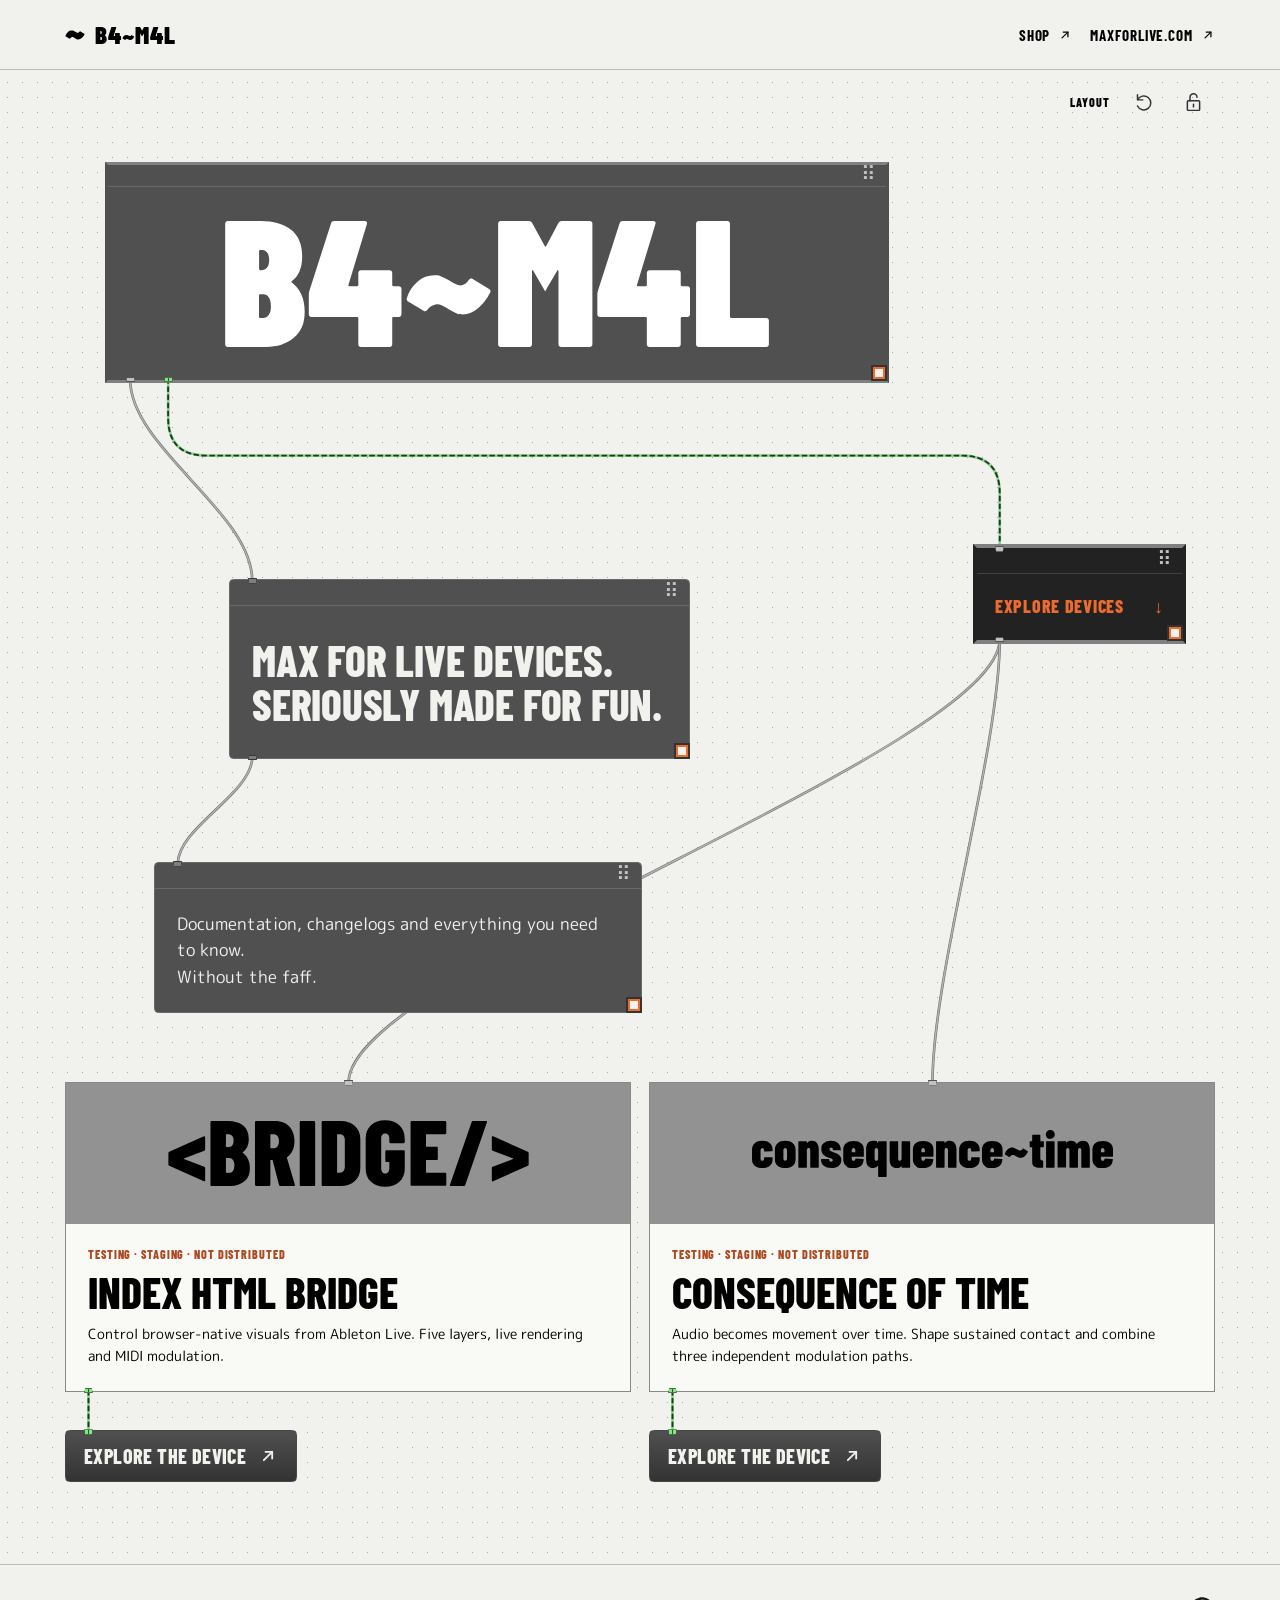
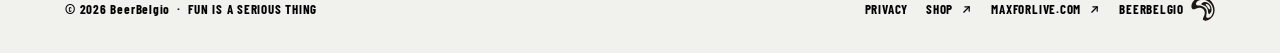
==== commit 16c33e66: "Add files via upload" ====
--- a/index.html
+++ b/index.html
@@ -1,22 +1,21 @@
 <!DOCTYPE html>
-
-<html lang="en"><head><meta charset="utf-8"/><meta content="width=device-width,initial-scale=1" name="viewport"/><meta content="B4~M4L — BeerBelgio Max for Live device documentation, version history and support." name="description"/><title>B4~M4L — Max for Live by BeerBelgio</title>
-<link href="assets/brand/favicon-tilde.svg" rel="icon" type="image/svg+xml"/>
-<link href="assets/fonts/barlow-condensed/font.css?v=1fdd6c9837" rel="stylesheet"/>
-<link href="assets/fonts/m-plus-rounded-1c/font.css?v=44ba9e7308" rel="stylesheet"/>
-<link href="assets/css/site.css?v=0f21d0e35e" rel="stylesheet"/><link href="assets/css/i18n.css?v=8f5609008d" rel="stylesheet"/><link rel="stylesheet" href="assets/css/max-components.css?v=dbfc8ded10"/>
-<link rel="stylesheet" href="assets/css/max-style.css?v=45e7fad548"/><script defer src="assets/js/max-cords.js?v=e87f58e393"></script><script defer src="assets/js/max-layout-default.js?v=0fd7cb2357"></script><script defer src="assets/js/demo-catalogue.js?v=d2ff7eb7dd"></script><script defer src="assets/js/max-home.js?v=7aad1e80af"></script></head><body class="site-home">
-<header class="site-home-header"><div class="site-shell"><a aria-label="B4M4L home" class="site-home-brand" href="index.html"><img alt="" class="site-home-brand-icon" src="assets/brand/favicon-tilde.svg"/><span>B4~M4L</span></a><nav aria-label="External links" class="site-global-links"><a href="https://ko-fi.com/beerbelgio" rel="noopener noreferrer" target="_blank">Shop <span aria-hidden="true" class="link-arrow"><svg fill="none" stroke="currentColor" stroke-linecap="round" stroke-linejoin="round" stroke-width="2.2" viewbox="0 0 24 24" xmlns="http://www.w3.org/2000/svg"><path d="M7 17 17 7"></path><path d="M9 7h8v8"></path></svg></span></a><a href="https://maxforlive.com/profile/user/BeerBelgio" rel="noopener noreferrer" target="_blank">Maxforlive.com <span aria-hidden="true" class="link-arrow"><svg fill="none" stroke="currentColor" stroke-linecap="round" stroke-linejoin="round" stroke-width="2.2" viewbox="0 0 24 24" xmlns="http://www.w3.org/2000/svg"><path d="M7 17 17 7"></path><path d="M9 7h8v8"></path></svg></span></a></nav></div></header>
-<a class="max-skip-link" href="#devices">Skip to devices</a><main class="site-shell"><div class="max-home-system" id="patch-system" data-patch-graph><div class="max-layout-controls" id="layout-controls" hidden><span>LAYOUT</span><button id="reset-layout" type="button" aria-label="Reset layout" title="Reset layout"><svg viewBox="0 0 24 24" aria-hidden="true"><path d="M4 9a8 8 0 1 1 0 7M4 3v6h6"/></svg></button><button id="edit-toggle" type="button" aria-label="Unlock layout" aria-pressed="true" aria-controls="patch-canvas" title="Unlock layout"><svg class="lock-closed" viewBox="0 0 24 24" aria-hidden="true"><rect x="5" y="10" width="14" height="11" rx="1"/><path d="M8 10V6a4 4 0 0 1 8 0v4M12 14v3"/></svg><svg class="lock-open" viewBox="0 0 24 24" aria-hidden="true"><rect x="5" y="10" width="14" height="11" rx="1"/><path d="M8 10V6a4 4 0 0 1 8 0M12 14v3"/></svg></button></div><section class="max-home-hero" aria-label="B4~M4L homepage patch"><div id="patch-canvas" class="patch-canvas" role="group" aria-label="Homepage layout"><article class="patch-object max-newobj" data-node="wordmark" data-min-width="300" data-min-height="150"><span class="max-port outlet" data-port="wordmark-special-out" data-port-kind="jitter" style="--port-x:56px" aria-hidden="true"></span><span class="max-port outlet" data-port="wordmark-out" aria-hidden="true"></span><button class="drag-handle" type="button" aria-label="Move wordmark" aria-describedby="layout-help"><span aria-hidden="true">⠿</span></button><button class="resize-handle" type="button" aria-label="Resize wordmark" aria-describedby="layout-help"><span aria-hidden="true"></span></button><div class="object-content"><h1 class="max-wordmark"><img src="assets/brand/b4m4l-wordmark.svg" alt="B4~M4L"/></h1></div></article><article class="patch-object max-message" data-node="claim" data-min-width="300" data-min-height="145"><span class="max-port inlet" data-port="claim-in" aria-hidden="true"></span><span class="max-port outlet" data-port="claim-out" aria-hidden="true"></span><button class="drag-handle" type="button" aria-label="Move claim" aria-describedby="layout-help"><span aria-hidden="true">⠿</span></button><button class="resize-handle" type="button" aria-label="Resize claim" aria-describedby="layout-help"><span aria-hidden="true"></span></button><div class="object-content"><p class="max-home-claim">MAX FOR LIVE DEVICES.<br/>SERIOUSLY MADE FOR FUN.</p></div></article><article class="patch-object max-message" data-node="description" data-min-width="250" data-min-height="110"><span class="max-port inlet" data-port="description-in" aria-hidden="true"></span><button class="drag-handle" type="button" aria-label="Move description" aria-describedby="layout-help"><span aria-hidden="true">⠿</span></button><button class="resize-handle" type="button" aria-label="Resize description" aria-describedby="layout-help"><span aria-hidden="true"></span></button><div class="object-content"><p>Documentation, changelogs and everything you need to know.<br>Without the faff.</p></div></article><article class="patch-object max-newobj" data-node="browse" data-min-width="200" data-min-height="84"><span class="max-port inlet" data-port="browse-in" aria-hidden="true"></span><span class="max-port outlet" data-port="browse-out" aria-hidden="true"></span><button class="drag-handle" type="button" aria-label="Move browse link" aria-describedby="layout-help"><span aria-hidden="true">⠿</span></button><button class="resize-handle" type="button" aria-label="Resize browse link" aria-describedby="layout-help"><span aria-hidden="true"></span></button><div class="object-content"><a class="max-explore-link" href="#devices">EXPLORE DEVICES <span aria-hidden="true">↓</span></a></div></article></div><p class="max-sr-only" id="layout-help">Unlock the desktop layout to edit. Drag a top handle or use arrow keys; Shift changes the step from 8 to 24 pixels. Resize with the corner handle or arrow keys. Escape cancels a pointer gesture. Objects cannot overlap. Reset restores the composition. Completed changes are kept for this tab session when storage is available; reload opens locked.</p><p class="max-sr-only" id="layout-status" role="status" aria-live="polite"></p></section><i hidden data-cable data-from="wordmark-out" data-to="claim-in" data-kind="normal" data-route=""></i><i hidden data-cable data-from="claim-out" data-to="description-in" data-kind="normal" data-route=""></i><i hidden data-cable data-from="wordmark-special-out" data-to="browse-in" data-kind="jitter" data-route=""></i>
-<section aria-label="Devices" id="devices"><div class="device-grid">
-<div class="device-node" data-device><span class="max-port inlet" aria-hidden="true" data-device-port=""></span><a class="device-card" href="index-html-bridge/index.html"><div class="device-card-art"><img alt="INDEX HTML BRIDGE wordmark" src="assets/brand/bridge-wordmark.svg"/></div><span class="max-port outlet" data-card-out aria-hidden="true"></span><div class="device-card-body"><span class="device-card-flag">Testing · Staging · Not distributed</span><h3>INDEX HTML BRIDGE</h3><p>Control browser-native visuals from Ableton Live. Five layers, live rendering and MIDI modulation.</p></div></a><a class="max-message device-explore" href="index-html-bridge/index.html"><span class="max-port inlet" data-explore-in aria-hidden="true"></span>Explore the device <span aria-hidden="true" class="link-arrow"><svg fill="none" stroke="currentColor" stroke-linecap="round" stroke-linejoin="round" stroke-width="2.2" viewbox="0 0 24 24" xmlns="http://www.w3.org/2000/svg"><path d="M7 17 17 7"></path><path d="M9 7h8v8"></path></svg></span></a></div>
-<div class="device-node" data-device><span class="max-port inlet" aria-hidden="true" data-device-port=""></span><a class="device-card" href="consequence-of-time/index.html"><div class="device-card-art cot"><img alt="CONSEQUENCE OF TIME wordmark" src="assets/brand/consequence-of-time-wordmark.svg"/></div><span class="max-port outlet" data-card-out aria-hidden="true"></span><div class="device-card-body"><span class="device-card-flag">Testing · Staging · Not distributed</span><h3>CONSEQUENCE OF TIME</h3><p>Audio becomes movement over time. Shape sustained contact and combine three independent modulation paths.</p></div></a><a class="max-message device-explore" href="consequence-of-time/index.html"><span class="max-port inlet" data-explore-in aria-hidden="true"></span>Explore the device <span aria-hidden="true" class="link-arrow"><svg fill="none" stroke="currentColor" stroke-linecap="round" stroke-linejoin="round" stroke-width="2.2" viewbox="0 0 24 24" xmlns="http://www.w3.org/2000/svg"><path d="M7 17 17 7"></path><path d="M9 7h8v8"></path></svg></span></a></div>
+<html lang="en"><head><meta charset="utf-8"><meta content="width=device-width,initial-scale=1" name="viewport"><title>B4~M4L — Max for Live devices by BeerBelgio</title>
+<link href="assets/brand/favicon-tilde.svg" rel="icon" type="image/svg+xml">
+<link href="assets/fonts/barlow-condensed/font.css?v=1fdd6c9837" rel="stylesheet">
+<link href="assets/fonts/m-plus-rounded-1c/font.css?v=44ba9e7308" rel="stylesheet">
+<link href="assets/css/site.css?v=0f21d0e35e" rel="stylesheet"><link href="assets/css/i18n.css?v=8f5609008d" rel="stylesheet"><link rel="stylesheet" href="assets/css/max-components.css?v=46a16dac37">
+<link rel="stylesheet" href="assets/css/max-style.css?v=faefc2fbd1"><script defer src="assets/js/max-cords.js?v=e9a9a99d71"></script><script defer src="assets/js/max-layout-default.js?v=c2d9a2443c"></script><script defer src="assets/js/max-home.js?v=2c1b6d3d73"></script><meta name="description" content="Explore BeerBelgio Max for Live devices, read their guides and changelogs, and contact support. Current devices are in testing."><link rel="canonical" href="https://beerbelgio.github.io/b4-m4l/"><meta property="og:type" content="website"><meta property="og:site_name" content="B4~M4L"><meta property="og:title" content="B4~M4L — Max for Live devices by BeerBelgio"><meta property="og:description" content="Explore BeerBelgio Max for Live devices, read their guides and changelogs, and contact support. Current devices are in testing."><meta property="og:url" content="https://beerbelgio.github.io/b4-m4l/"><meta name="twitter:card" content="summary"></head><body class="site-home">
+<header class="site-home-header"><div class="site-shell"><a aria-label="B4M4L home" class="site-home-brand" href="index.html"><img alt="" class="site-home-brand-icon" src="assets/brand/favicon-tilde.svg"><span>B4~M4L</span></a><nav aria-label="External links" class="site-global-links"><a href="https://ko-fi.com/beerbelgio" rel="noopener noreferrer" target="_blank">Shop <span aria-hidden="true" class="link-arrow"><svg fill="none" stroke="currentColor" stroke-linecap="round" stroke-linejoin="round" stroke-width="2.2" viewbox="0 0 24 24" xmlns="http://www.w3.org/2000/svg"><path d="M7 17 17 7"></path><path d="M9 7h8v8"></path></svg></span></a><a href="https://maxforlive.com/profile/user/BeerBelgio" rel="noopener noreferrer" target="_blank">Maxforlive.com <span aria-hidden="true" class="link-arrow"><svg fill="none" stroke="currentColor" stroke-linecap="round" stroke-linejoin="round" stroke-width="2.2" viewbox="0 0 24 24" xmlns="http://www.w3.org/2000/svg"><path d="M7 17 17 7"></path><path d="M9 7h8v8"></path></svg></span></a></nav></div></header>
+<a class="max-skip-link" href="#devices">Skip to devices</a><main class="site-shell"><div class="max-home-system" id="patch-system" data-patch-graph><div class="max-layout-controls" id="layout-controls" hidden><span>LAYOUT</span><button id="reset-layout" type="button" aria-label="Reset layout" title="Reset layout"><svg viewbox="0 0 24 24" aria-hidden="true"><path d="M4 9a8 8 0 1 1 0 7M4 3v6h6"></path></svg></button><button id="edit-toggle" type="button" aria-label="Lock layout" aria-pressed="false" aria-controls="patch-canvas" title="Lock layout"><svg class="lock-closed" viewbox="0 0 24 24" aria-hidden="true"><rect x="5" y="10" width="14" height="11" rx="1"></rect><path d="M8 10V6a4 4 0 0 1 8 0v4M12 14v3"></path></svg><svg class="lock-open" viewbox="0 0 24 24" aria-hidden="true"><rect x="5" y="10" width="14" height="11" rx="1"></rect><path d="M8 10V6a4 4 0 0 1 8 0M12 14v3"></path></svg></button></div><section class="max-home-hero" aria-label="B4~M4L homepage patch"><div id="patch-canvas" class="patch-canvas" role="group" aria-label="Homepage layout"><article class="patch-object max-newobj" data-node="wordmark" data-min-width="300" data-min-height="150"><span class="max-port outlet" data-port="wordmark-special-out" data-port-kind="jitter" style="--port-x:56px" aria-hidden="true"></span><span class="max-port outlet" data-port="wordmark-out" aria-hidden="true"></span><button class="drag-handle" type="button" aria-label="Move wordmark" aria-describedby="layout-help"><span aria-hidden="true">⠿</span></button><button class="resize-handle" type="button" aria-label="Resize wordmark" aria-describedby="layout-help"><span aria-hidden="true"></span></button><div class="object-content"><h1 class="max-wordmark" aria-label="B4~M4L — Max for Live devices by BeerBelgio"><img src="assets/brand/b4m4l-wordmark.svg" alt="B4~M4L"></h1></div></article><article class="patch-object max-message" data-node="claim" data-min-width="300" data-min-height="145"><span class="max-port inlet" data-port="claim-in" aria-hidden="true"></span><span class="max-port outlet" data-port="claim-out" aria-hidden="true"></span><button class="drag-handle" type="button" aria-label="Move claim" aria-describedby="layout-help"><span aria-hidden="true">⠿</span></button><button class="resize-handle" type="button" aria-label="Resize claim" aria-describedby="layout-help"><span aria-hidden="true"></span></button><div class="object-content"><p class="max-home-claim">MAX FOR LIVE DEVICES.<br>SERIOUSLY MADE FOR FUN.</p></div></article><article class="patch-object max-message" data-node="description" data-min-width="250" data-min-height="110"><span class="max-port inlet" data-port="description-in" aria-hidden="true"></span><button class="drag-handle" type="button" aria-label="Move description" aria-describedby="layout-help"><span aria-hidden="true">⠿</span></button><button class="resize-handle" type="button" aria-label="Resize description" aria-describedby="layout-help"><span aria-hidden="true"></span></button><div class="object-content"><p>Documentation, changelogs and everything you need to know.<br>Without the faff.</p></div></article><article class="patch-object max-newobj" data-node="browse" data-min-width="200" data-min-height="84"><span class="max-port inlet" data-port="browse-in" aria-hidden="true"></span><span class="max-port outlet" data-port="browse-out" aria-hidden="true"></span><button class="drag-handle" type="button" aria-label="Move browse link" aria-describedby="layout-help"><span aria-hidden="true">⠿</span></button><button class="resize-handle" type="button" aria-label="Resize browse link" aria-describedby="layout-help"><span aria-hidden="true"></span></button><div class="object-content"><a class="max-explore-link" href="#devices">EXPLORE DEVICES <span aria-hidden="true">↓</span></a></div></article></div><p class="max-sr-only" id="layout-help">The desktop layout opens unlocked. LOCK disables editing; EDIT enables it. Drag a top handle or use arrow keys; Shift changes the step from 8 to 24 pixels. Resize with the corner handle or arrow keys. Escape cancels a pointer gesture. Objects cannot overlap. Reset restores the composition. Completed changes are kept for this tab session when storage is available; reload opens unlocked on supported desktops.</p><p class="max-sr-only" id="layout-status" role="status" aria-live="polite"></p></section><i hidden data-cable data-from="wordmark-out" data-to="claim-in" data-kind="normal" data-route=""></i><i hidden data-cable data-from="claim-out" data-to="description-in" data-kind="normal" data-route=""></i><i hidden data-cable data-from="wordmark-special-out" data-to="browse-in" data-kind="jitter" data-route="home-special"></i>
+<section aria-label="Devices" id="devices"><h2 class="max-sr-only">Devices</h2><div class="device-grid">
+<div class="device-node" data-device><span class="max-port inlet" aria-hidden="true" data-device-port=""></span><a class="device-card" href="index-html-bridge/index.html"><div class="device-card-art"><img alt="INDEX HTML BRIDGE wordmark" src="assets/brand/bridge-wordmark.svg"></div><span class="max-port outlet" data-card-out aria-hidden="true"></span><div class="device-card-body"><span class="device-card-flag">Testing · Staging · Not distributed</span><h3>INDEX HTML BRIDGE</h3><p>Control browser-native visuals from Ableton Live. Five layers, live rendering and MIDI modulation.</p></div></a><a class="max-message device-explore" href="index-html-bridge/index.html"><span class="max-port inlet" data-explore-in aria-hidden="true"></span>Explore the device <span aria-hidden="true" class="link-arrow"><svg fill="none" stroke="currentColor" stroke-linecap="round" stroke-linejoin="round" stroke-width="2.2" viewbox="0 0 24 24" xmlns="http://www.w3.org/2000/svg"><path d="M7 17 17 7"></path><path d="M9 7h8v8"></path></svg></span></a></div>
+<div class="device-node" data-device><span class="max-port inlet" aria-hidden="true" data-device-port=""></span><a class="device-card" href="consequence-of-time/index.html"><div class="device-card-art cot"><img alt="CONSEQUENCE OF TIME wordmark" src="assets/brand/consequence-of-time-wordmark.svg"></div><span class="max-port outlet" data-card-out aria-hidden="true"></span><div class="device-card-body"><span class="device-card-flag">Testing · Staging · Not distributed</span><h3>CONSEQUENCE OF TIME</h3><p>Audio becomes movement over time. Shape sustained contact and combine three independent modulation paths.</p></div></a><a class="max-message device-explore" href="consequence-of-time/index.html"><span class="max-port inlet" data-explore-in aria-hidden="true"></span>Explore the device <span aria-hidden="true" class="link-arrow"><svg fill="none" stroke="currentColor" stroke-linecap="round" stroke-linejoin="round" stroke-width="2.2" viewbox="0 0 24 24" xmlns="http://www.w3.org/2000/svg"><path d="M7 17 17 7"></path><path d="M9 7h8v8"></path></svg></span></a></div>
 </div></section></div></main><footer class="site-home-footer"><div class="site-shell">
 <div class="footer-signature"><span class="footer-signature-left">© 2026 BeerBelgio</span><span aria-hidden="true" class="footer-signature-dot">·</span><span class="footer-signature-right">FUN IS A SERIOUS THING</span></div>
 <nav aria-label="B4M4L links" class="footer-links">
 <a class="privacy-link" href="privacy/index.html">PRIVACY</a>
 <a href="https://ko-fi.com/beerbelgio" rel="noopener noreferrer" target="_blank">SHOP <span aria-hidden="true" class="link-arrow"><svg fill="none" stroke="currentColor" stroke-linecap="round" stroke-linejoin="round" stroke-width="2.2" viewbox="0 0 24 24" xmlns="http://www.w3.org/2000/svg"><path d="M7 17 17 7"></path><path d="M9 7h8v8"></path></svg></span></a>
 <a href="https://maxforlive.com/profile/user/BeerBelgio" rel="noopener noreferrer" target="_blank">MAXFORLIVE.COM <span aria-hidden="true" class="link-arrow"><svg fill="none" stroke="currentColor" stroke-linecap="round" stroke-linejoin="round" stroke-width="2.2" viewbox="0 0 24 24" xmlns="http://www.w3.org/2000/svg"><path d="M7 17 17 7"></path><path d="M9 7h8v8"></path></svg></span></a>
-<a class="hub-link" href="https://beerbelgio.github.io/" rel="noopener noreferrer" target="_blank"><span>BEERBELGIO</span><img alt="" aria-hidden="true" src="assets/brand/beerbelgio-button.svg"/></a>
+<a class="hub-link" href="https://beerbelgio.github.io/" rel="noopener noreferrer" target="_blank"><span>BEERBELGIO</span><img alt="" aria-hidden="true" src="assets/brand/beerbelgio-button.svg"></a>
 </nav>
-</div></footer><script src="assets/js/i18n.js?v=4d15a9dc46"></script></body></html>+</div></footer><script src="assets/js/i18n.js?v=37e4d52e0d"></script></body></html>
--- a/assets/css/max-components.css
+++ b/assets/css/max-components.css
@@ -9,7 +9,6 @@
 .site-home .patch-object.max-message{border-color:transparent;padding:0}
 .site-home .is-unlocked .patch-object.max-newobj{background:#505050}
 .site-home .is-unlocked .patch-object.max-message{background:#505050;border-color:#696969}
-.site-home .patch-object:has(.max-explore-link:hover),.site-home .patch-object:has(.max-explore-link:focus-visible){background:linear-gradient(#242424,#202020)}
 .max-newobj a:focus-visible,.max-message:focus-visible{outline:2px solid var(--b4-accent);outline-offset:4px}
 .max-port{--port-x:18px;position:absolute;z-index:4;left:var(--port-x);width:9px;height:5.5px;pointer-events:none;background:#bfc1c3;border:1px solid #535353;box-sizing:border-box;clip-path:polygon(0 0,100% 0,86% 100%,14% 100%)}
 .max-port.inlet{top:-2px}
--- a/assets/css/max-style.css
+++ b/assets/css/max-style.css
@@ -12,16 +12,16 @@
 .drag-handle,.resize-handle{display:none}.is-layout-capable .patch-canvas{display:block;height:1040px;padding:0}.is-layout-capable .patch-object{position:absolute;container-type:inline-size}.is-layout-capable .max-home-claim{font-size:clamp(28px,7.4cqw,50px)}.is-unlocked .drag-handle{display:flex;height:26px;min-height:26px;align-items:center;justify-content:flex-end;width:100%;border:0;border-bottom:1px solid #ffffff25;color:#c0c2c4;background:transparent;cursor:grab;padding:0 10px;touch-action:none;user-select:none;font:20px/1 monospace}.is-unlocked .drag-handle:hover{background:#ffffff12}.is-unlocked .resize-handle{display:grid;place-items:center;position:absolute;right:-8px;bottom:-8px;width:30px;height:30px;border:0;background:transparent;cursor:nwse-resize;touch-action:none;z-index:8}.resize-handle span{width:12px;height:12px;background:var(--b4-paper);border:2px solid var(--b4-accent);box-shadow:0 0 0 2px #333}.resize-handle:hover span,.resize-handle:focus-visible span{background:var(--b4-accent)}.is-unlocked .is-selected{outline:2px solid var(--b4-accent);outline-offset:5px}.is-dragging .drag-handle{cursor:grabbing}.max-home-system button:focus-visible,.max-home-system a:focus-visible{outline:2px solid var(--b4-accent);outline-offset:4px}
 .max-home-system .site-catalogue-head{position:relative;z-index:2;padding:24px 0 28px;background:transparent}.site-catalogue-head .max-comment{font:700 25px/1 var(--b4-font);padding:4px 0;margin:0}.is-unlocked .site-catalogue-head .max-comment{border-color:#999;padding:5px 10px}.max-home-system .device-grid{position:relative;gap:64px 18px;padding-top:18px}.device-node{display:flex;flex-direction:column;gap:38px;z-index:2}.device-node .device-card{flex:1}.device-node>.max-port{left:calc(50% - 4px)}.device-explore{display:flex;justify-content:space-between;align-items:center;gap:12px;width:100%;font:800 clamp(17px,1.7vw,20px)/1.2 var(--b4-font);text-transform:uppercase;letter-spacing:.02em;transition:color .15s}.device-explore .link-arrow{width:20px;height:20px}.device-explore .link-arrow svg{stroke:currentColor}.device-node .device-card:hover{transform:translateY(-3px)}
 /* Device overviews: static nodes and independent complete cables. */
-.max-device-overview{isolation:isolate;padding-left:24px}.max-device-overview .device-cover{display:flex;flex-direction:column;gap:35px;margin-bottom:55px}.max-device-overview .device-cover-copy{display:flex;align-items:stretch;max-width:none;gap:24px}.max-device-overview .device-cover-copy>.site-kicker{align-self:flex-start;background:var(--b4-paper);position:relative;z-index:2}.max-device-title{align-self:flex-start;width:min(100%,900px);padding:20px 22px}.max-device-title h2{color:var(--max-text);margin:0!important;line-height:.95!important;font-size:clamp(48px,7.7vw,96px)!important;white-space:normal!important;overflow-wrap:anywhere}.max-device-title h2 em{color:var(--b4-accent)}.max-device-overview .device-cover-copy>p{position:relative;z-index:2;background:var(--b4-paper);max-width:90ch;margin:0;padding:5px 0}.max-device-overview .device-release-row{display:flex;justify-content:space-between;align-items:flex-start;flex-wrap:wrap;gap:30px;margin:0}.max-device-overview .preview-state{margin:0;font:800 14px/1.3 var(--b4-font);padding:13px 16px;min-height:44px;display:flex;align-items:center;white-space:normal}.max-device-overview .device-actions{gap:20px}.max-device-overview .device-actions a{border-radius:4.5px;padding:13px 17px;min-height:44px;position:relative;font-size:14px;background:linear-gradient(#505050,#333)}.max-device-overview .device-actions a:hover{background:linear-gradient(#505050,#333);color:var(--b4-accent)!important}.max-render{width:100%;position:relative;z-index:2;border:1px solid #808080;background:var(--b4-paper)}.max-window-title{background:#333;color:#eee;font:700 12px/1.2 Arial,sans-serif;letter-spacing:.025em;padding:8px 12px;display:flex;justify-content:space-between;align-items:center;gap:12px}.max-window-title span{font-size:10px;color:#c0c2c4}.max-device-overview .max-render-content{position:relative;border:0!important;background:transparent!important;width:100%!important;height:auto!important;min-height:0!important;max-height:none!important;aspect-ratio:auto!important;padding:0!important;margin:0!important;display:block!important;overflow:visible!important}.max-device-overview .max-render-content img{display:block;width:100%;height:auto!important;max-width:none!important;max-height:none!important;object-fit:contain}.max-device-overview .art-cot{padding:30px 20px 54px!important}.max-device-overview .art-cot img{width:min(100%,640px);margin:auto;max-height:200px!important}.max-device-overview .art-cot span{position:static;display:block;text-align:center;font:700 12px var(--b4-font);margin-top:16px}
+.max-device-overview{isolation:isolate;padding-left:24px}.max-device-overview .device-cover{display:flex;flex-direction:column;gap:35px;margin-bottom:55px}.max-device-overview .device-cover-copy{display:flex;align-items:stretch;max-width:none;gap:24px}.max-device-overview .device-cover-copy>.site-kicker{align-self:flex-start;background:var(--b4-paper);position:relative;z-index:2}.max-device-title{align-self:flex-start;width:min(100%,900px);padding:20px 22px}.max-device-title :is(h1,h2){color:var(--max-text);margin:0!important;line-height:.95!important;font-size:clamp(48px,7.7vw,96px)!important;white-space:normal!important;overflow-wrap:anywhere}.max-device-title :is(h1,h2) em{color:var(--b4-accent)}.max-device-overview .device-cover-copy>p{position:relative;z-index:2;background:var(--b4-paper);max-width:90ch;margin:0;padding:5px 0}.max-device-overview .device-release-row{display:flex;justify-content:space-between;align-items:flex-start;flex-wrap:wrap;gap:30px;margin:0}.max-device-overview .preview-state{margin:0;font:800 14px/1.3 var(--b4-font);padding:13px 16px;min-height:44px;display:flex;align-items:center;white-space:normal}.max-device-overview .device-actions{gap:20px}.max-device-overview .device-actions a{border-radius:4.5px;padding:13px 17px;min-height:44px;position:relative;font-size:14px;background:linear-gradient(#505050,#333)}.max-device-overview .device-actions a:hover{background:linear-gradient(#505050,#333);color:var(--b4-accent)!important}.max-render{width:100%;position:relative;z-index:2;border:1px solid #808080;background:var(--b4-paper)}.max-window-title{background:#333;color:#eee;font:700 12px/1.2 Arial,sans-serif;letter-spacing:.025em;padding:8px 12px;display:flex;justify-content:space-between;align-items:center;gap:12px}.max-window-title span{font-size:10px;color:#c0c2c4}.max-device-overview .max-render-content{position:relative;border:0!important;background:transparent!important;width:100%!important;height:auto!important;min-height:0!important;max-height:none!important;aspect-ratio:auto!important;padding:0!important;margin:0!important;display:block!important;overflow:visible!important}.max-device-overview .max-render-content img{display:block;width:100%;height:auto!important;max-width:none!important;max-height:none!important;object-fit:contain}.max-device-overview .art-cot{padding:30px 20px 54px!important}.max-device-overview .art-cot img{width:min(100%,640px);margin:auto;max-height:200px!important}.max-device-overview .art-cot span{position:static;display:block;text-align:center;font:700 12px var(--b4-font);margin-top:16px}
 .max-device-overview .public-section{border-top:0;padding-top:0;position:relative;z-index:1;margin-bottom:48px}.max-device-overview .public-section-header{align-items:center;justify-content:flex-start;gap:22px;margin-bottom:34px;flex-wrap:wrap}.max-device-overview .public-section-header h2{order:-1;padding:12px 17px;font:800 clamp(26px,3.3vw,40px)/1 var(--b4-font);margin:0;color:var(--max-text)}.max-device-overview .site-kicker.max-message{font-size:13px;letter-spacing:.06em;padding:10px 14px}.max-device-overview .compat-grid{position:relative;z-index:2;gap:24px}.max-compat-card{position:relative}.max-device-overview .public-accordion{position:relative;z-index:2;border:1px solid #808080;background:var(--b4-paper);max-width:none}.max-release-window>summary{background:#333;color:#eee;font:700 18px/1.2 var(--b4-font);padding:14px 18px}.max-release-window>summary:hover{color:var(--b4-accent)}.max-release-window .public-accordion-body{padding:22px;max-width:none}.max-device-overview .help-entry{border-top:0;position:relative;z-index:2;gap:28px;margin:0 0 30px;padding:0;align-items:center;justify-content:flex-start;flex-wrap:wrap;scroll-margin-top:100px}.max-help-title{font:800 40px/1 var(--b4-font);padding:12px 18px;margin:0;order:-1}.max-device-overview .help-entry-left{gap:32px;align-items:center;flex-wrap:wrap}.max-device-overview .help-locale-arrow{display:none}.max-device-overview .help-language-control.max-message{padding:8px 12px}.max-device-overview .help-language-control select{color:#eee!important;font-family:var(--b4-font)}.max-device-overview .help-language-control option{background:#333;color:#eee}.max-device-overview .help-language-control .select-chevron{right:7px}.hero-menu a.max-message,.sticky-nav a.max-message{border-radius:4.5px!important;background:linear-gradient(#505050,#333)!important;color:#eee!important;border:1px solid #474747!important}.hero-menu a.max-message:hover,.hero-menu a.max-message.active,.sticky-nav a.max-message.active,.sticky-nav a.max-message:hover{color:var(--b4-accent)!important}
 /* Only the two approved Bridge manual fixes; every paragraph is preserved. */
 #color .max-help-layout,#performance .max-help-layout{display:grid!important;grid-template-columns:repeat(2,minmax(0,1fr))!important;gap:20px!important;align-items:start!important;margin-bottom:20px!important}#color .max-help-layout>.help-visual,#performance .max-help-layout>.help-visual{grid-row:1 / span 2;grid-column:1;display:flex;align-items:flex-start;justify-content:flex-start;margin:0!important;padding:0!important;border:0!important;background:transparent!important;box-shadow:none!important;min-width:0}#color .max-help-layout>.help-visual img,#performance .max-help-layout>.help-visual img{width:100%!important;height:var(--help-shot-height)!important;max-height:var(--help-shot-height)!important;max-width:100%!important;object-fit:contain}#color .max-help-layout>.card,#performance .max-help-layout>.card{margin:0;min-width:0}#color .max-help-layout>.card:nth-of-type(1),#performance .max-help-layout>.card:nth-of-type(1){grid-column:2;grid-row:1}#color .max-help-layout>.card:nth-of-type(2),#performance .max-help-layout>.card:nth-of-type(2){grid-column:2;grid-row:2}#color .max-help-layout>.card:nth-of-type(3),#performance .max-help-layout>.card:nth-of-type(3){grid-column:1;grid-row:3}#color .max-help-layout>.card:nth-of-type(4),#performance .max-help-layout>.card:nth-of-type(4){grid-column:2;grid-row:3}
 @media(max-width:999px),(pointer:coarse){.patch-canvas{padding:42px 16px 60px;gap:48px}.patch-object[data-node=wordmark]{max-width:780px}.patch-object[data-node=claim]{margin-left:12%}.patch-object[data-node=description]{margin:0 12%}.patch-object[data-node=browse]{width:min(280px,100%);margin-left:auto}.max-wordmark img{max-height:140px}.max-home-system .site-catalogue-head{padding-top:18px}.max-device-title{padding:18px}.max-device-overview .device-release-row{gap:28px}.max-device-overview .device-actions{gap:16px}.max-device-overview .compat-grid{gap:30px}.max-device-overview .max-help-title{font-size:32px}}
-@media(max-width:620px){.patch-canvas{padding:32px 8px 50px;gap:40px}.object-content{padding:18px 15px}.object-content>p{font-size:15px}.object-content .max-home-claim{font-size:clamp(26px,7vw,42px)}.patch-object[data-node=claim]{margin-left:0}.patch-object[data-node=description]{margin:0 6px}.max-home-system .device-grid{gap:56px;padding-bottom:60px}.device-node{gap:38px}.max-device-overview{padding-left:14px}.max-device-title{padding:15px 12px}.max-device-title h2{font-size:clamp(38px,11vw,64px)!important;line-height:1!important}.max-device-overview .device-cover-copy{gap:26px}.max-device-overview .device-actions a{padding:11px 12px;font-size:13px}.max-device-overview .public-section-header{gap:24px;align-items:flex-start}.max-device-overview .public-section-header h2{font-size:28px}.max-device-overview .compat-grid{grid-template-columns:1fr}.max-device-overview .help-entry{align-items:flex-start;gap:26px}.max-device-overview .help-entry-left{gap:26px}.max-device-overview .help-entry-left>.site-kicker{font-size:12px}.max-device-overview .preview-state{font-size:12px}#color .max-help-layout,#performance .max-help-layout{grid-template-columns:1fr!important;gap:18px!important}#color .max-help-layout>* ,#performance .max-help-layout>*{grid-column:1!important;grid-row:auto!important}#color .max-help-layout>.help-visual,#performance .max-help-layout>.help-visual{order:0}.max-device-overview .public-section{margin-bottom:42px}}
+@media(max-width:620px){.patch-canvas{padding:32px 8px 50px;gap:40px}.object-content{padding:18px 15px}.object-content>p{font-size:15px}.object-content .max-home-claim{font-size:clamp(26px,7vw,42px)}.patch-object[data-node=claim]{margin-left:0}.patch-object[data-node=description]{margin:0 6px}.max-home-system .device-grid{gap:56px;padding-bottom:60px}.device-node{gap:38px}.max-device-overview{padding-left:14px}.max-device-title{padding:15px 12px}.max-device-title :is(h1,h2){font-size:clamp(38px,11vw,64px)!important;line-height:1!important}.max-device-overview .device-cover-copy{gap:26px}.max-device-overview .device-actions a{padding:11px 12px;font-size:13px}.max-device-overview .public-section-header{gap:24px;align-items:flex-start}.max-device-overview .public-section-header h2{font-size:28px}.max-device-overview .compat-grid{grid-template-columns:1fr}.max-device-overview .help-entry{align-items:flex-start;gap:26px}.max-device-overview .help-entry-left{gap:26px}.max-device-overview .help-entry-left>.site-kicker{font-size:12px}.max-device-overview .preview-state{font-size:12px}#color .max-help-layout,#performance .max-help-layout{grid-template-columns:1fr!important;gap:18px!important}#color .max-help-layout>* ,#performance .max-help-layout>*{grid-column:1!important;grid-row:auto!important}#color .max-help-layout>.help-visual,#performance .max-help-layout>.help-visual{order:0}.max-device-overview .public-section{margin-bottom:42px}}
 @media(prefers-reduced-motion:reduce){html{scroll-behavior:auto!important}.max-home-system *,a.max-message{transition:none!important;animation:none!important}}
 @media print{.max-layout-controls,.max-cords,.drag-handle,.resize-handle{display:none!important}.is-layout-capable .patch-canvas{display:grid;height:auto;padding-block:30px;gap:24px}.is-layout-capable .patch-object{position:relative;inset:auto!important;width:auto!important;height:auto!important}}
 .patch-object.max-message{padding:0}
-.max-device-title h2>span{color:var(--max-text)!important}
+.max-device-title :is(h1,h2)>span{color:var(--max-text)!important}
 .max-device-overview .device-release-row .preview-state.max-message{border-radius:4.5px}
 
 .max-cord.edge-special{stroke:#b4b4b4;stroke-width:2.7}
@@ -70,13 +70,13 @@
 :root{--help-shot-height:210px}
 .manual-section .help-visual img,.manual-section .help-figure img{width:100%!important;height:var(--help-shot-height)!important;max-height:var(--help-shot-height)!important;object-fit:contain!important;object-position:center center!important}
 .manual-section .help-figure{border:0!important;padding:0!important;background:transparent!important;box-shadow:none!important}
-@media(max-width:1100px){.max-device-overview .device-release-row{flex-direction:column;align-items:stretch}.max-device-overview .device-actions{align-self:flex-end}.max-device-title h2{font-size:clamp(44px,7.4vw,80px)!important}}
+@media(max-width:1100px){.max-device-overview .device-release-row{flex-direction:column;align-items:stretch}.max-device-overview .device-actions{align-self:flex-end}.max-device-title :is(h1,h2){font-size:clamp(44px,7.4vw,80px)!important}}
 @media(max-width:800px){:root{--help-shot-height:180px}.max-device-overview .device-cover-copy,.max-device-overview>.public-section,.max-device-overview>.help-entry{width:calc(100% - 64px)}.max-device-overview .help-entry{gap:30px}}
 @media(max-width:620px){
  :root{--help-shot-height:190px}
  .max-device-overview{width:calc(100vw - 28px)}
  .max-device-overview .device-cover-copy,.max-device-overview>.public-section,.max-device-overview>.help-entry{width:calc(100% - 48px)}
- .max-device-title h2{font-size:clamp(34px,10vw,60px)!important}
+ .max-device-title :is(h1,h2){font-size:clamp(34px,10vw,60px)!important}
  .max-device-overview .device-cover-copy{gap:42px}
  .max-device-overview .device-cover-copy>p{padding-left:20px;font-size:15px}
  .max-device-overview .device-release-row{padding-right:0;gap:42px}
@@ -96,10 +96,10 @@
 @media print{body.site-home.max-layout-editing .site-home-footer{background:transparent}
 body.site-home.max-layout-editing{background-image:none}.max-home-system.is-layout-capable{width:100%;left:auto;transform:none}.max-device-overview{width:100%;left:auto;transform:none}}
 
-.max-device-overview .max-device-title h2.device-one-line{font-size:clamp(42px,7.4vw,96px)!important;line-height:1!important;white-space:normal!important;overflow-wrap:normal!important}
-@media(max-width:620px){.max-device-overview .max-device-title h2.device-one-line{font-size:clamp(32px,9.6vw,58px)!important}}
-
-.max-device-title h2 em{display:inline-block;white-space:nowrap}
+.max-device-overview .max-device-title :is(h1,h2).device-one-line{font-size:clamp(42px,7.4vw,96px)!important;line-height:1!important;white-space:normal!important;overflow-wrap:normal!important}
+@media(max-width:620px){.max-device-overview .max-device-title :is(h1,h2).device-one-line{font-size:clamp(32px,9.6vw,58px)!important}}
+
+.max-device-title :is(h1,h2) em{display:inline-block;white-space:nowrap}
 /* v0.10 — homepage session editing, catalogue connections and read-only documentation sync. */
 body.site-home>header.site-home-header{position:sticky;top:0;z-index:100;background:var(--b4-paper)}
 body.site-home.max-layout-editing .site-home-footer{background:var(--b4-paper)}
@@ -185,3 +185,35 @@
 .is-layout-capable .max-home-claim{font-size:clamp(28px,9.4cqw,50px)}
 @media(max-width:999px),(pointer:coarse){.patch-object[data-node=browse]{width:min(240px,100%)}}
 @media(max-width:620px){.object-content .max-home-claim{font-size:clamp(23px,7vw,42px)}}
+
+/* v0.13: a single stable frame/hit area in every Explore state; no :has dependency. */
+.site-home .max-home-system .patch-object[data-node=browse]{background:#222;color:#ec6b2d;border-block-color:#808080}
+.site-home .max-home-system .patch-object[data-node=browse] .max-explore-link{color:#ec6b2d!important}
+.site-home .max-home-system .patch-object[data-node=browse]:hover,.site-home .max-home-system .patch-object[data-node=browse]:focus-within{background:#505050}
+.site-home .max-home-system .patch-object[data-node=browse]:hover .max-explore-link,.site-home .max-home-system .patch-object[data-node=browse]:focus-within .max-explore-link,.site-home .max-home-system .patch-object[data-node=browse] .max-explore-link:active{color:#f1f1ee!important}
+.site-home .max-home-system .patch-object[data-node=browse] .object-content{padding:0;position:relative}
+.site-home .max-home-system .patch-object[data-node=browse] .max-explore-link{align-self:stretch;padding:18px;min-height:44px}
+/* Inline panel and prose. Intrinsic image dimensions remain in the HTML for lazy loading. */
+.cot-page .illustrated-guide{display:block}
+.cot-page .illustrated-guide::after{content:"";display:table;clear:both}
+.cot-page .illustrated-guide>.device-figure{float:right;max-width:60%;margin:0 0 24px 30px}
+.cot-page #core .illustrated-guide>.device-figure{max-width:46%}
+.cot-page .illustrated-guide>.card{border:0;background:transparent;padding:0;margin:0 0 22px}
+.cot-page .illustrated-guide>.card h3{margin-bottom:8px}
+.library-inline{margin-top:30px;padding-top:24px;border-top:1px solid var(--hair);scroll-margin-top:var(--sticky-offset,90px)}
+.library-inline>h3{font:800 30px/1.1 var(--b4-font);text-transform:uppercase}
+.library-columns{display:grid;grid-template-columns:1fr 1fr;gap:24px}
+.library-actions{display:grid;gap:20px;align-content:start}
+.library-columns .card{min-width:0}
+#main{scroll-margin-top:var(--sticky-offset,90px)}
+@media(max-width:800px){.cot-page .illustrated-guide>.device-figure,.cot-page #core .illustrated-guide>.device-figure{float:none;max-width:100%;margin:0 0 24px;align-items:flex-start}.library-columns{grid-template-columns:1fr}}
+@media(max-width:999px),(pointer:coarse){.patch-object[data-node=wordmark]{width:85%;max-width:663px}.max-wordmark img{max-height:119px}}
+
+/* Scale the wordmark frame, content inset and handle together to 85%. */
+.is-layout-capable .patch-object[data-node=wordmark]{border-width:3.4px}
+.is-layout-capable .patch-object[data-node=wordmark] .object-content{padding:15.3px 18.7px}
+.is-unlocked .patch-object[data-node=wordmark] .drag-handle{height:22.1px;min-height:22.1px}
+@media(min-width:1000px){body:not(.cot-page) .max-device-overview .quick-grid{grid-template-columns:repeat(4,minmax(0,1fr))}body:not(.cot-page) .max-device-overview .quick-grid>.quick-step:last-child{border-right:0}}
+
+/* Keep the wire plane above section backgrounds in WebKit, below all objects. */
+svg.max-cords{z-index:1;isolation:auto}
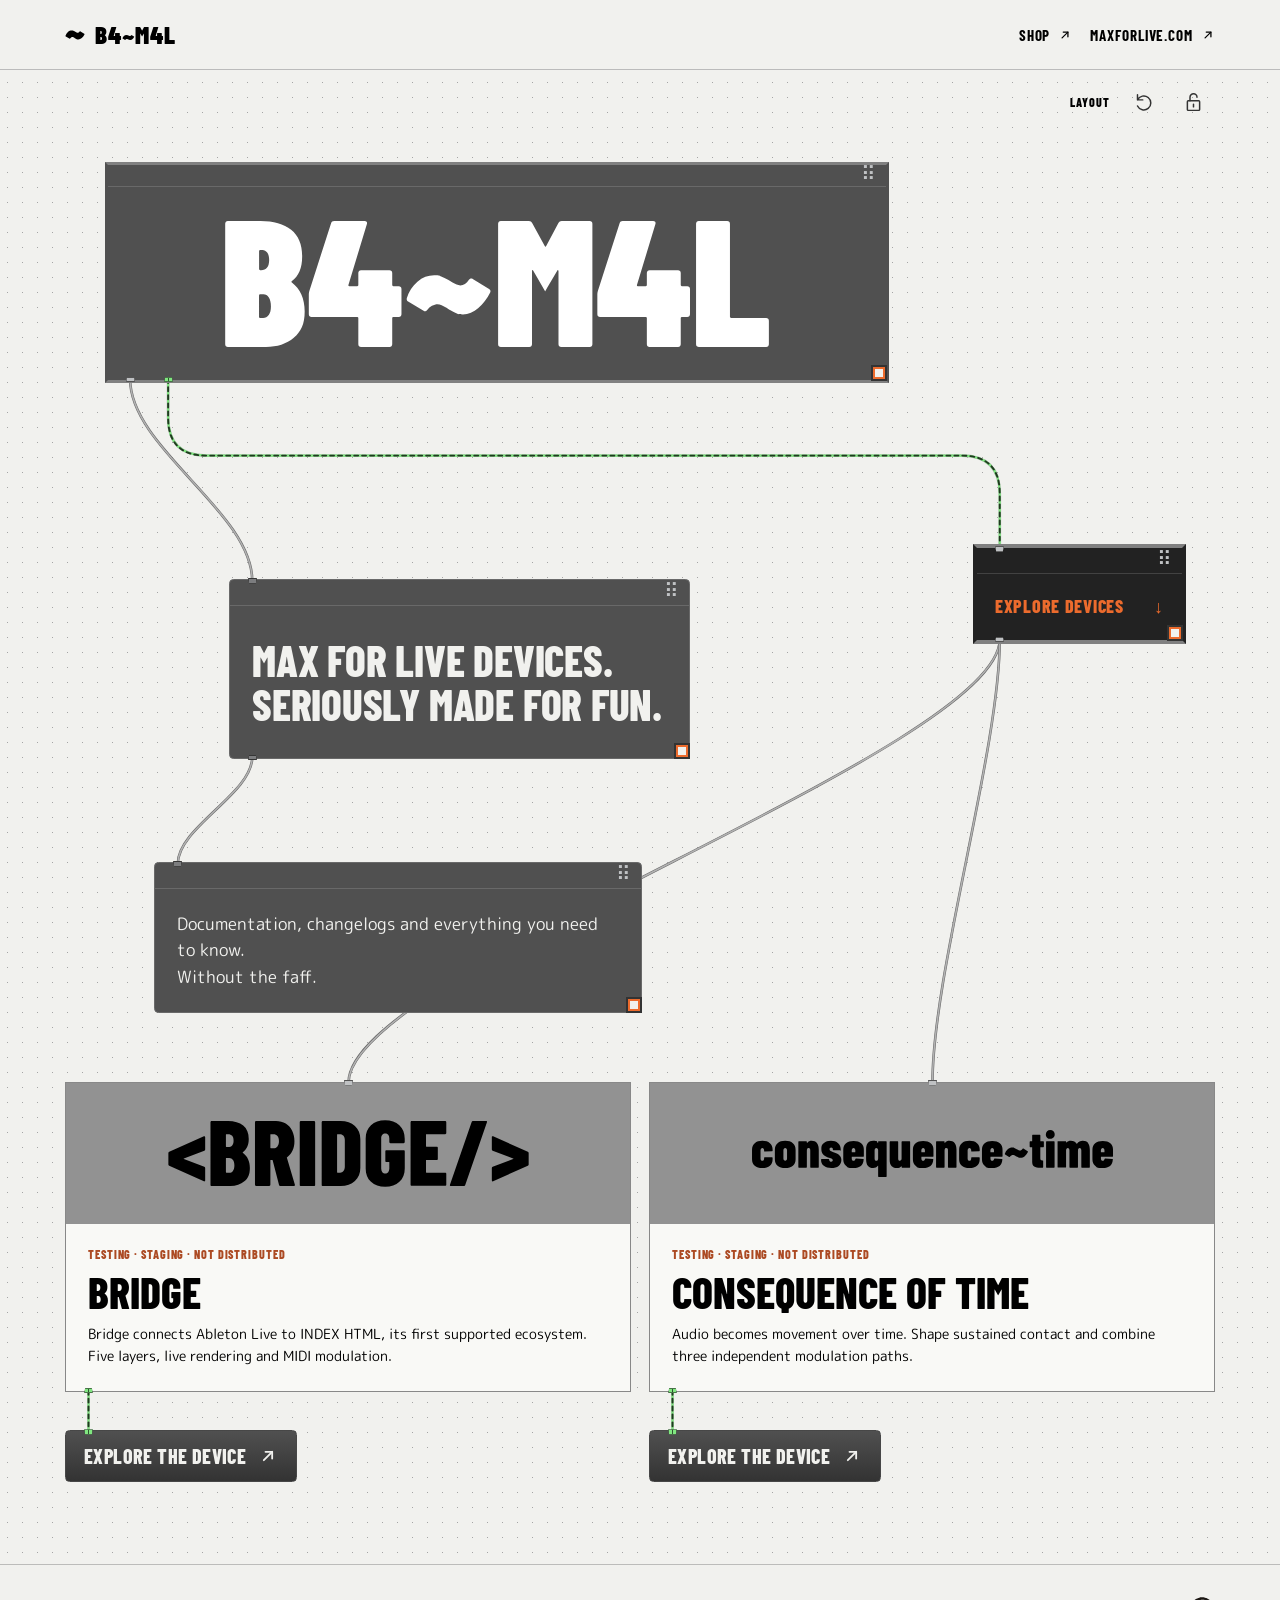
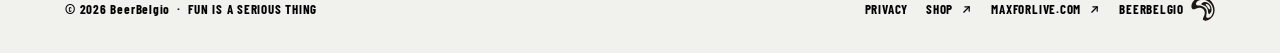
==== commit dd081c1f: "Add files via upload" ====
--- a/index.html
+++ b/index.html
@@ -1,15 +1,15 @@
 <!DOCTYPE html>
 <html lang="en"><head><meta charset="utf-8"><meta content="width=device-width,initial-scale=1" name="viewport"><title>B4~M4L — Max for Live devices by BeerBelgio</title>
 <link href="assets/brand/favicon-tilde.svg" rel="icon" type="image/svg+xml">
-<link href="assets/fonts/barlow-condensed/font.css?v=1fdd6c9837" rel="stylesheet">
+<link href="assets/fonts/barlow-condensed/font.css?v=bbd19125e2" rel="stylesheet">
 <link href="assets/fonts/m-plus-rounded-1c/font.css?v=44ba9e7308" rel="stylesheet">
-<link href="assets/css/site.css?v=0f21d0e35e" rel="stylesheet"><link href="assets/css/i18n.css?v=8f5609008d" rel="stylesheet"><link rel="stylesheet" href="assets/css/max-components.css?v=46a16dac37">
-<link rel="stylesheet" href="assets/css/max-style.css?v=faefc2fbd1"><script defer src="assets/js/max-cords.js?v=e9a9a99d71"></script><script defer src="assets/js/max-layout-default.js?v=c2d9a2443c"></script><script defer src="assets/js/max-home.js?v=2c1b6d3d73"></script><meta name="description" content="Explore BeerBelgio Max for Live devices, read their guides and changelogs, and contact support. Current devices are in testing."><link rel="canonical" href="https://beerbelgio.github.io/b4-m4l/"><meta property="og:type" content="website"><meta property="og:site_name" content="B4~M4L"><meta property="og:title" content="B4~M4L — Max for Live devices by BeerBelgio"><meta property="og:description" content="Explore BeerBelgio Max for Live devices, read their guides and changelogs, and contact support. Current devices are in testing."><meta property="og:url" content="https://beerbelgio.github.io/b4-m4l/"><meta name="twitter:card" content="summary"></head><body class="site-home">
+<link href="assets/css/site.css?v=1612207f91" rel="stylesheet"><link rel="stylesheet" href="assets/css/max-components.css?v=46a16dac37">
+<link rel="stylesheet" href="assets/css/max-style.css?v=e1f5fd86b0"><script defer src="assets/js/max-cords.js?v=ae103d219a"></script><script defer src="assets/js/max-layout-default.js?v=3310b6d836"></script><script defer src="assets/js/max-home.js?v=fde472b5ad"></script><meta name="description" content="Explore BeerBelgio Max for Live devices, read their guides and changelogs, and contact support. Current devices are in testing."><link rel="canonical" href="https://beerbelgio.github.io/b4-m4l/"><meta property="og:type" content="website"><meta property="og:site_name" content="B4~M4L"><meta property="og:title" content="B4~M4L — Max for Live devices by BeerBelgio"><meta property="og:description" content="Explore BeerBelgio Max for Live devices, read their guides and changelogs, and contact support. Current devices are in testing."><meta property="og:url" content="https://beerbelgio.github.io/b4-m4l/"><meta name="twitter:card" content="summary"></head><body class="site-home">
 <header class="site-home-header"><div class="site-shell"><a aria-label="B4M4L home" class="site-home-brand" href="index.html"><img alt="" class="site-home-brand-icon" src="assets/brand/favicon-tilde.svg"><span>B4~M4L</span></a><nav aria-label="External links" class="site-global-links"><a href="https://ko-fi.com/beerbelgio" rel="noopener noreferrer" target="_blank">Shop <span aria-hidden="true" class="link-arrow"><svg fill="none" stroke="currentColor" stroke-linecap="round" stroke-linejoin="round" stroke-width="2.2" viewbox="0 0 24 24" xmlns="http://www.w3.org/2000/svg"><path d="M7 17 17 7"></path><path d="M9 7h8v8"></path></svg></span></a><a href="https://maxforlive.com/profile/user/BeerBelgio" rel="noopener noreferrer" target="_blank">Maxforlive.com <span aria-hidden="true" class="link-arrow"><svg fill="none" stroke="currentColor" stroke-linecap="round" stroke-linejoin="round" stroke-width="2.2" viewbox="0 0 24 24" xmlns="http://www.w3.org/2000/svg"><path d="M7 17 17 7"></path><path d="M9 7h8v8"></path></svg></span></a></nav></div></header>
-<a class="max-skip-link" href="#devices">Skip to devices</a><main class="site-shell"><div class="max-home-system" id="patch-system" data-patch-graph><div class="max-layout-controls" id="layout-controls" hidden><span>LAYOUT</span><button id="reset-layout" type="button" aria-label="Reset layout" title="Reset layout"><svg viewbox="0 0 24 24" aria-hidden="true"><path d="M4 9a8 8 0 1 1 0 7M4 3v6h6"></path></svg></button><button id="edit-toggle" type="button" aria-label="Lock layout" aria-pressed="false" aria-controls="patch-canvas" title="Lock layout"><svg class="lock-closed" viewbox="0 0 24 24" aria-hidden="true"><rect x="5" y="10" width="14" height="11" rx="1"></rect><path d="M8 10V6a4 4 0 0 1 8 0v4M12 14v3"></path></svg><svg class="lock-open" viewbox="0 0 24 24" aria-hidden="true"><rect x="5" y="10" width="14" height="11" rx="1"></rect><path d="M8 10V6a4 4 0 0 1 8 0M12 14v3"></path></svg></button></div><section class="max-home-hero" aria-label="B4~M4L homepage patch"><div id="patch-canvas" class="patch-canvas" role="group" aria-label="Homepage layout"><article class="patch-object max-newobj" data-node="wordmark" data-min-width="300" data-min-height="150"><span class="max-port outlet" data-port="wordmark-special-out" data-port-kind="jitter" style="--port-x:56px" aria-hidden="true"></span><span class="max-port outlet" data-port="wordmark-out" aria-hidden="true"></span><button class="drag-handle" type="button" aria-label="Move wordmark" aria-describedby="layout-help"><span aria-hidden="true">⠿</span></button><button class="resize-handle" type="button" aria-label="Resize wordmark" aria-describedby="layout-help"><span aria-hidden="true"></span></button><div class="object-content"><h1 class="max-wordmark" aria-label="B4~M4L — Max for Live devices by BeerBelgio"><img src="assets/brand/b4m4l-wordmark.svg" alt="B4~M4L"></h1></div></article><article class="patch-object max-message" data-node="claim" data-min-width="300" data-min-height="145"><span class="max-port inlet" data-port="claim-in" aria-hidden="true"></span><span class="max-port outlet" data-port="claim-out" aria-hidden="true"></span><button class="drag-handle" type="button" aria-label="Move claim" aria-describedby="layout-help"><span aria-hidden="true">⠿</span></button><button class="resize-handle" type="button" aria-label="Resize claim" aria-describedby="layout-help"><span aria-hidden="true"></span></button><div class="object-content"><p class="max-home-claim">MAX FOR LIVE DEVICES.<br>SERIOUSLY MADE FOR FUN.</p></div></article><article class="patch-object max-message" data-node="description" data-min-width="250" data-min-height="110"><span class="max-port inlet" data-port="description-in" aria-hidden="true"></span><button class="drag-handle" type="button" aria-label="Move description" aria-describedby="layout-help"><span aria-hidden="true">⠿</span></button><button class="resize-handle" type="button" aria-label="Resize description" aria-describedby="layout-help"><span aria-hidden="true"></span></button><div class="object-content"><p>Documentation, changelogs and everything you need to know.<br>Without the faff.</p></div></article><article class="patch-object max-newobj" data-node="browse" data-min-width="200" data-min-height="84"><span class="max-port inlet" data-port="browse-in" aria-hidden="true"></span><span class="max-port outlet" data-port="browse-out" aria-hidden="true"></span><button class="drag-handle" type="button" aria-label="Move browse link" aria-describedby="layout-help"><span aria-hidden="true">⠿</span></button><button class="resize-handle" type="button" aria-label="Resize browse link" aria-describedby="layout-help"><span aria-hidden="true"></span></button><div class="object-content"><a class="max-explore-link" href="#devices">EXPLORE DEVICES <span aria-hidden="true">↓</span></a></div></article></div><p class="max-sr-only" id="layout-help">The desktop layout opens unlocked. LOCK disables editing; EDIT enables it. Drag a top handle or use arrow keys; Shift changes the step from 8 to 24 pixels. Resize with the corner handle or arrow keys. Escape cancels a pointer gesture. Objects cannot overlap. Reset restores the composition. Completed changes are kept for this tab session when storage is available; reload opens unlocked on supported desktops.</p><p class="max-sr-only" id="layout-status" role="status" aria-live="polite"></p></section><i hidden data-cable data-from="wordmark-out" data-to="claim-in" data-kind="normal" data-route=""></i><i hidden data-cable data-from="claim-out" data-to="description-in" data-kind="normal" data-route=""></i><i hidden data-cable data-from="wordmark-special-out" data-to="browse-in" data-kind="jitter" data-route="home-special"></i>
+<a class="max-skip-link" href="#devices">Skip to devices</a><main class="site-shell"><div class="max-home-system" id="patch-system" data-patch-graph><div class="max-layout-controls" id="layout-controls" hidden><span>LAYOUT</span><button id="reset-layout" type="button" aria-label="Reset layout" title="Reset layout"><svg viewbox="0 0 24 24" aria-hidden="true"><path d="M4 9a8 8 0 1 1 0 7M4 3v6h6"></path></svg></button><button id="edit-toggle" type="button" aria-label="Lock layout" aria-pressed="false" aria-controls="patch-canvas" title="Lock layout"><svg class="lock-closed" viewbox="0 0 24 24" aria-hidden="true"><rect x="5" y="10" width="14" height="11" rx="1"></rect><path d="M8 10V6a4 4 0 0 1 8 0v4M12 14v3"></path></svg><svg class="lock-open" viewbox="0 0 24 24" aria-hidden="true"><rect x="5" y="10" width="14" height="11" rx="1"></rect><path d="M8 10V6a4 4 0 0 1 8 0M12 14v3"></path></svg></button></div><section class="max-home-hero" aria-label="B4~M4L homepage patch"><div id="patch-canvas" class="patch-canvas" role="group" aria-label="Homepage layout"><article class="patch-object max-newobj" data-node="wordmark" data-min-width="300" data-min-height="150"><span class="max-port outlet" data-port="wordmark-special-out" data-port-kind="jitter" style="--port-x:56px" aria-hidden="true"></span><span class="max-port outlet" data-port="wordmark-out" aria-hidden="true"></span><button class="drag-handle" type="button" aria-label="Move wordmark" aria-describedby="layout-help"><span aria-hidden="true">⠿</span></button><button class="resize-handle" type="button" aria-label="Resize wordmark" aria-describedby="layout-help"><span aria-hidden="true"></span></button><div class="object-content"><h1 class="max-wordmark" aria-label="B4~M4L — Max for Live devices by BeerBelgio"><img src="assets/brand/b4m4l-wordmark.svg" alt="B4~M4L" width="1000" height="200"></h1></div></article><article class="patch-object max-newobj" data-node="browse" data-min-width="200" data-min-height="84"><span class="max-port inlet" data-port="browse-in" aria-hidden="true"></span><span class="max-port outlet" data-port="browse-out" aria-hidden="true"></span><button class="drag-handle" type="button" aria-label="Move browse link" aria-describedby="layout-help"><span aria-hidden="true">⠿</span></button><button class="resize-handle" type="button" aria-label="Resize browse link" aria-describedby="layout-help"><span aria-hidden="true"></span></button><div class="object-content"><a class="max-explore-link" href="#devices">EXPLORE DEVICES <span aria-hidden="true">↓</span></a></div></article><article class="patch-object max-message" data-node="claim" data-min-width="300" data-min-height="145"><span class="max-port inlet" data-port="claim-in" aria-hidden="true"></span><span class="max-port outlet" data-port="claim-out" aria-hidden="true"></span><button class="drag-handle" type="button" aria-label="Move claim" aria-describedby="layout-help"><span aria-hidden="true">⠿</span></button><button class="resize-handle" type="button" aria-label="Resize claim" aria-describedby="layout-help"><span aria-hidden="true"></span></button><div class="object-content"><p class="max-home-claim">MAX FOR LIVE DEVICES.<br>SERIOUSLY MADE FOR FUN.</p></div></article><article class="patch-object max-message" data-node="description" data-min-width="250" data-min-height="110"><span class="max-port inlet" data-port="description-in" aria-hidden="true"></span><button class="drag-handle" type="button" aria-label="Move description" aria-describedby="layout-help"><span aria-hidden="true">⠿</span></button><button class="resize-handle" type="button" aria-label="Resize description" aria-describedby="layout-help"><span aria-hidden="true"></span></button><div class="object-content"><p>Documentation, changelogs and everything you need to know.<br>Without the faff.</p></div></article></div><p class="max-sr-only" id="layout-help">The desktop layout opens unlocked. LOCK disables editing; EDIT enables it. Drag a top handle or use arrow keys; Shift changes the step from 8 to 24 pixels. Resize with the corner handle or arrow keys. Escape cancels a pointer gesture. Objects cannot overlap. Reset restores the composition. Completed changes are kept for this tab session when storage is available; reload opens unlocked on supported desktops.</p><p class="max-sr-only" id="layout-status" role="status" aria-live="polite"></p></section><i hidden data-cable data-from="wordmark-out" data-to="claim-in" data-kind="normal" data-route=""></i><i hidden data-cable data-from="claim-out" data-to="description-in" data-kind="normal" data-route=""></i><i hidden data-cable data-from="wordmark-special-out" data-to="browse-in" data-kind="jitter" data-route="home-special"></i>
 <section aria-label="Devices" id="devices"><h2 class="max-sr-only">Devices</h2><div class="device-grid">
-<div class="device-node" data-device><span class="max-port inlet" aria-hidden="true" data-device-port=""></span><a class="device-card" href="index-html-bridge/index.html"><div class="device-card-art"><img alt="INDEX HTML BRIDGE wordmark" src="assets/brand/bridge-wordmark.svg"></div><span class="max-port outlet" data-card-out aria-hidden="true"></span><div class="device-card-body"><span class="device-card-flag">Testing · Staging · Not distributed</span><h3>INDEX HTML BRIDGE</h3><p>Control browser-native visuals from Ableton Live. Five layers, live rendering and MIDI modulation.</p></div></a><a class="max-message device-explore" href="index-html-bridge/index.html"><span class="max-port inlet" data-explore-in aria-hidden="true"></span>Explore the device <span aria-hidden="true" class="link-arrow"><svg fill="none" stroke="currentColor" stroke-linecap="round" stroke-linejoin="round" stroke-width="2.2" viewbox="0 0 24 24" xmlns="http://www.w3.org/2000/svg"><path d="M7 17 17 7"></path><path d="M9 7h8v8"></path></svg></span></a></div>
-<div class="device-node" data-device><span class="max-port inlet" aria-hidden="true" data-device-port=""></span><a class="device-card" href="consequence-of-time/index.html"><div class="device-card-art cot"><img alt="CONSEQUENCE OF TIME wordmark" src="assets/brand/consequence-of-time-wordmark.svg"></div><span class="max-port outlet" data-card-out aria-hidden="true"></span><div class="device-card-body"><span class="device-card-flag">Testing · Staging · Not distributed</span><h3>CONSEQUENCE OF TIME</h3><p>Audio becomes movement over time. Shape sustained contact and combine three independent modulation paths.</p></div></a><a class="max-message device-explore" href="consequence-of-time/index.html"><span class="max-port inlet" data-explore-in aria-hidden="true"></span>Explore the device <span aria-hidden="true" class="link-arrow"><svg fill="none" stroke="currentColor" stroke-linecap="round" stroke-linejoin="round" stroke-width="2.2" viewbox="0 0 24 24" xmlns="http://www.w3.org/2000/svg"><path d="M7 17 17 7"></path><path d="M9 7h8v8"></path></svg></span></a></div>
+<div class="device-node" data-device><span class="max-port inlet" aria-hidden="true" data-device-port=""></span><a class="device-card" href="index-html-bridge/index.html"><div class="device-card-art"><img alt="Bridge wordmark" src="assets/brand/bridge-wordmark.svg" width="1000" height="200"></div><span class="max-port outlet" data-card-out aria-hidden="true"></span><div class="device-card-body"><span class="device-card-flag">Testing · Staging · Not distributed</span><h3>Bridge</h3><p>Bridge connects Ableton Live to INDEX HTML, its first supported ecosystem. Five layers, live rendering and MIDI modulation.</p></div></a><a class="max-message device-explore" aria-label="Explore Bridge" href="index-html-bridge/index.html"><span class="max-port inlet" data-explore-in aria-hidden="true"></span>Explore the device <span aria-hidden="true" class="link-arrow"><svg fill="none" stroke="currentColor" stroke-linecap="round" stroke-linejoin="round" stroke-width="2.2" viewbox="0 0 24 24" xmlns="http://www.w3.org/2000/svg"><path d="M7 17 17 7"></path><path d="M9 7h8v8"></path></svg></span></a></div>
+<div class="device-node" data-device><span class="max-port inlet" aria-hidden="true" data-device-port=""></span><a class="device-card" href="consequence-of-time/index.html"><div class="device-card-art cot"><img alt="CONSEQUENCE OF TIME wordmark" src="assets/brand/consequence-of-time-wordmark.svg" width="1000" height="200"></div><span class="max-port outlet" data-card-out aria-hidden="true"></span><div class="device-card-body"><span class="device-card-flag">Testing · Staging · Not distributed</span><h3>CONSEQUENCE OF TIME</h3><p>Audio becomes movement over time. Shape sustained contact and combine three independent modulation paths.</p></div></a><a class="max-message device-explore" aria-label="Explore CONSEQUENCE OF TIME" href="consequence-of-time/index.html"><span class="max-port inlet" data-explore-in aria-hidden="true"></span>Explore the device <span aria-hidden="true" class="link-arrow"><svg fill="none" stroke="currentColor" stroke-linecap="round" stroke-linejoin="round" stroke-width="2.2" viewbox="0 0 24 24" xmlns="http://www.w3.org/2000/svg"><path d="M7 17 17 7"></path><path d="M9 7h8v8"></path></svg></span></a></div>
 </div></section></div></main><footer class="site-home-footer"><div class="site-shell">
 <div class="footer-signature"><span class="footer-signature-left">© 2026 BeerBelgio</span><span aria-hidden="true" class="footer-signature-dot">·</span><span class="footer-signature-right">FUN IS A SERIOUS THING</span></div>
 <nav aria-label="B4M4L links" class="footer-links">
@@ -18,4 +18,4 @@
 <a href="https://maxforlive.com/profile/user/BeerBelgio" rel="noopener noreferrer" target="_blank">MAXFORLIVE.COM <span aria-hidden="true" class="link-arrow"><svg fill="none" stroke="currentColor" stroke-linecap="round" stroke-linejoin="round" stroke-width="2.2" viewbox="0 0 24 24" xmlns="http://www.w3.org/2000/svg"><path d="M7 17 17 7"></path><path d="M9 7h8v8"></path></svg></span></a>
 <a class="hub-link" href="https://beerbelgio.github.io/" rel="noopener noreferrer" target="_blank"><span>BEERBELGIO</span><img alt="" aria-hidden="true" src="assets/brand/beerbelgio-button.svg"></a>
 </nav>
-</div></footer><script src="assets/js/i18n.js?v=37e4d52e0d"></script></body></html>
+</div></footer></body></html>
--- a/assets/fonts/barlow-condensed/font.css
+++ b/assets/fonts/barlow-condensed/font.css
@@ -1,24 +1,24 @@
 @font-face {
   font-family: "Barlow Condensed";
-  src: url("BarlowCondensed-Thin.ttf") format("truetype");
+  src: url("BarlowCondensed-Thin.woff2") format("woff2");
   font-style: normal;
   font-weight: 100;
   font-display: swap;
 }
-@font-face { font-family: "Barlow Condensed"; src: url("BarlowCondensed-ThinItalic.ttf") format("truetype"); font-style: italic; font-weight: 100; font-display: swap; }
-@font-face { font-family: "Barlow Condensed"; src: url("BarlowCondensed-ExtraLight.ttf") format("truetype"); font-style: normal; font-weight: 200; font-display: swap; }
-@font-face { font-family: "Barlow Condensed"; src: url("BarlowCondensed-ExtraLightItalic.ttf") format("truetype"); font-style: italic; font-weight: 200; font-display: swap; }
-@font-face { font-family: "Barlow Condensed"; src: url("BarlowCondensed-Light.ttf") format("truetype"); font-style: normal; font-weight: 300; font-display: swap; }
-@font-face { font-family: "Barlow Condensed"; src: url("BarlowCondensed-LightItalic.ttf") format("truetype"); font-style: italic; font-weight: 300; font-display: swap; }
-@font-face { font-family: "Barlow Condensed"; src: url("BarlowCondensed-Regular.ttf") format("truetype"); font-style: normal; font-weight: 400; font-display: swap; }
-@font-face { font-family: "Barlow Condensed"; src: url("BarlowCondensed-Italic.ttf") format("truetype"); font-style: italic; font-weight: 400; font-display: swap; }
-@font-face { font-family: "Barlow Condensed"; src: url("BarlowCondensed-Medium.ttf") format("truetype"); font-style: normal; font-weight: 500; font-display: swap; }
-@font-face { font-family: "Barlow Condensed"; src: url("BarlowCondensed-MediumItalic.ttf") format("truetype"); font-style: italic; font-weight: 500; font-display: swap; }
-@font-face { font-family: "Barlow Condensed"; src: url("BarlowCondensed-SemiBold.ttf") format("truetype"); font-style: normal; font-weight: 600; font-display: swap; }
-@font-face { font-family: "Barlow Condensed"; src: url("BarlowCondensed-SemiBoldItalic.ttf") format("truetype"); font-style: italic; font-weight: 600; font-display: swap; }
-@font-face { font-family: "Barlow Condensed"; src: url("BarlowCondensed-Bold.ttf") format("truetype"); font-style: normal; font-weight: 700; font-display: swap; }
-@font-face { font-family: "Barlow Condensed"; src: url("BarlowCondensed-BoldItalic.ttf") format("truetype"); font-style: italic; font-weight: 700; font-display: swap; }
-@font-face { font-family: "Barlow Condensed"; src: url("BarlowCondensed-ExtraBold.ttf") format("truetype"); font-style: normal; font-weight: 800; font-display: swap; }
-@font-face { font-family: "Barlow Condensed"; src: url("BarlowCondensed-ExtraBoldItalic.ttf") format("truetype"); font-style: italic; font-weight: 800; font-display: swap; }
-@font-face { font-family: "Barlow Condensed"; src: url("BarlowCondensed-Black.ttf") format("truetype"); font-style: normal; font-weight: 900; font-display: swap; }
-@font-face { font-family: "Barlow Condensed"; src: url("BarlowCondensed-BlackItalic.ttf") format("truetype"); font-style: italic; font-weight: 900; font-display: swap; }
+@font-face { font-family: "Barlow Condensed"; src: url("BarlowCondensed-ThinItalic.woff2") format("woff2"); font-style: italic; font-weight: 100; font-display: swap; }
+@font-face { font-family: "Barlow Condensed"; src: url("BarlowCondensed-ExtraLight.woff2") format("woff2"); font-style: normal; font-weight: 200; font-display: swap; }
+@font-face { font-family: "Barlow Condensed"; src: url("BarlowCondensed-ExtraLightItalic.woff2") format("woff2"); font-style: italic; font-weight: 200; font-display: swap; }
+@font-face { font-family: "Barlow Condensed"; src: url("BarlowCondensed-Light.woff2") format("woff2"); font-style: normal; font-weight: 300; font-display: swap; }
+@font-face { font-family: "Barlow Condensed"; src: url("BarlowCondensed-LightItalic.woff2") format("woff2"); font-style: italic; font-weight: 300; font-display: swap; }
+@font-face { font-family: "Barlow Condensed"; src: url("BarlowCondensed-Regular.woff2") format("woff2"); font-style: normal; font-weight: 400; font-display: swap; }
+@font-face { font-family: "Barlow Condensed"; src: url("BarlowCondensed-Italic.woff2") format("woff2"); font-style: italic; font-weight: 400; font-display: swap; }
+@font-face { font-family: "Barlow Condensed"; src: url("BarlowCondensed-Medium.woff2") format("woff2"); font-style: normal; font-weight: 500; font-display: swap; }
+@font-face { font-family: "Barlow Condensed"; src: url("BarlowCondensed-MediumItalic.woff2") format("woff2"); font-style: italic; font-weight: 500; font-display: swap; }
+@font-face { font-family: "Barlow Condensed"; src: url("BarlowCondensed-SemiBold.woff2") format("woff2"); font-style: normal; font-weight: 600; font-display: swap; }
+@font-face { font-family: "Barlow Condensed"; src: url("BarlowCondensed-SemiBoldItalic.woff2") format("woff2"); font-style: italic; font-weight: 600; font-display: swap; }
+@font-face { font-family: "Barlow Condensed"; src: url("BarlowCondensed-Bold.woff2") format("woff2"); font-style: normal; font-weight: 700; font-display: swap; }
+@font-face { font-family: "Barlow Condensed"; src: url("BarlowCondensed-BoldItalic.woff2") format("woff2"); font-style: italic; font-weight: 700; font-display: swap; }
+@font-face { font-family: "Barlow Condensed"; src: url("BarlowCondensed-ExtraBold.woff2") format("woff2"); font-style: normal; font-weight: 800; font-display: swap; }
+@font-face { font-family: "Barlow Condensed"; src: url("BarlowCondensed-ExtraBoldItalic.woff2") format("woff2"); font-style: italic; font-weight: 800; font-display: swap; }
+@font-face { font-family: "Barlow Condensed"; src: url("BarlowCondensed-Black.woff2") format("woff2"); font-style: normal; font-weight: 900; font-display: swap; }
+@font-face { font-family: "Barlow Condensed"; src: url("BarlowCondensed-BlackItalic.woff2") format("woff2"); font-style: italic; font-weight: 900; font-display: swap; }
--- a/assets/css/site.css
+++ b/assets/css/site.css
@@ -270,3 +270,10 @@
 .site-catalogue-head h2{background:none;padding-right:0;}
 @media(max-width:800px){.site-home-hero{padding:48px 0 14px;}}
 @media(max-width:600px){.site-home-hero{padding:38px 0 8px;}.site-home-hero .site-hero-mark{margin-bottom:20px;}.site-home-hero h1{font-size:clamp(35px,9vw,54px);}.site-home-hero p{font-size:14px;line-height:1.55;}}
+
+/* 0.13.1: centre the existing stacked footer; preserve the original middle dot. */
+@media(max-width:1100px){
+ .site-home-footer .footer-signature{display:flex;flex-wrap:wrap;justify-content:center;align-items:center;gap:4px 7px;text-align:center}
+ .site-home-footer .footer-signature-left,.site-home-footer .footer-signature-right{text-align:center;white-space:normal;flex:0 1 auto}
+ .site-home-footer .footer-signature-dot{flex:0 0 auto}
+}
--- a/assets/css/max-style.css
+++ b/assets/css/max-style.css
@@ -217,3 +217,48 @@
 
 /* Keep the wire plane above section backgrounds in WebKit, below all objects. */
 svg.max-cords{z-index:1;isolation:auto}
+
+/* 0.13.1: reserve the approved desktop composition before deferred JS runs.
+   Coordinates below mirror home-default.json; inline session geometry wins. */
+@media screen and (min-width:1000px) and (pointer:fine){
+ .max-home-system{width:min(2000px,calc(100vw - 32px));left:50%;transform:translateX(-50%)}
+ .max-home-system .patch-canvas{display:block;height:900px;padding:0}
+ .max-home-system .patch-object{position:absolute;container-type:inline-size}
+ .max-home-system .max-layout-controls,.max-home-system #devices{width:min(1150px,calc(100vw - 50px));margin-inline:auto}
+ .max-home-system .max-layout-controls[hidden]{display:flex;visibility:hidden}
+ .max-home-system:not(.is-layout-capable) .patch-object::before{content:"";flex:0 0 26px}
+ .max-home-system:not(.is-layout-capable) .patch-object[data-node=wordmark]::before{flex-basis:22.1px}
+ .max-home-system .max-home-claim{font-size:clamp(28px,9.4cqw,50px)}
+ .max-home-system .patch-object[data-node=wordmark]{border-width:3.4px}
+ .max-home-system .patch-object[data-node=wordmark] .object-content{padding:15.3px 18.7px}
+ .max-home-system .patch-object[data-node=wordmark]{left:7.1022727272727275%;top:28.0px;width:62.78409090909091%;height:220.99999999999997px}
+ .max-home-system .patch-object[data-node=claim]{left:17.045454545454543%;top:445.0px;width:36.93181818181818%;height:180.0px}
+ .max-home-system .patch-object[data-node=description]{left:11.079545454545455%;top:728.0px;width:39.0625%;height:140.0px}
+ .max-home-system .patch-object[data-node=browse]{left:76.70454545454545%;top:410.0px;width:17.045454545454543%;height:100.0px}
+}
+
+/* Upright accent retains its original weight, family and colour. */
+.max-device-title :is(h1,h2) em{font-style:normal}
+/* Only QUICK GUIDE follows the approved Explore inversion. */
+.max-device-overview a.max-quick-guide{background:#222!important;color:#ec6b2d!important}
+.max-device-overview a.max-quick-guide:is(:hover,:focus-visible,:active){background:#505050!important;color:#f1f1ee!important}
+/* Draw the +/- geometry around the circle centre, independent of font bearings. */
+.manual-section>summary .section-toggle{position:relative;font-size:0;flex-shrink:0}
+.manual-section>summary .section-toggle::before,.manual-section>summary .section-toggle::after{content:"";position:absolute;left:50%;top:50%;background:currentColor;transform:translate(-50%,-50%)}
+.manual-section>summary .section-toggle::before{width:12px;height:1.5px}
+.manual-section>summary .section-toggle::after{width:1.5px;height:12px}
+@media(max-width:620px){
+ .max-device-overview .help-entry{display:grid;grid-template-columns:max-content minmax(0,1fr);gap:32px 22px;width:calc(100% - 28px);align-items:start}
+ .max-device-overview .help-entry .max-help-title{grid-column:1;grid-row:1;font-size:28px;padding:12px;margin:0}
+ .max-device-overview .help-entry .site-kicker{grid-column:2;grid-row:1;justify-self:start;margin:0;max-width:100%;white-space:normal;line-height:1.2;text-align:center;padding:10px}
+ .max-device-overview .help-entry .help-language-control{grid-column:2;grid-row:2;justify-self:start;margin:0;min-width:0;max-width:100%}
+ .max-device-overview .help-entry [data-port=help-title-out]{left:auto;right:-5px;top:calc(50% - 2.75px);bottom:auto;transform:rotate(90deg)}
+ .max-device-overview .help-entry [data-port=help-number-in]{left:-5px;right:auto;top:calc(50% - 2.75px);bottom:auto;transform:rotate(90deg)}
+}
+
+/* Device history is independent of current distribution status. */
+.device-history{list-style:none;margin:24px 0 0;padding:0;display:grid;gap:24px}
+.device-history>li{border-top:1px solid var(--hair,#bbb);padding-top:18px}
+.device-history h3{font:800 clamp(20px,2.5vw,28px)/1.15 var(--b4-font);margin:0 0 8px}
+.device-history .history-date{font:600 13px/1.4 var(--b4-font);margin:0 0 12px}
+.device-history ul{padding-left:20px;margin:0;line-height:1.6}
